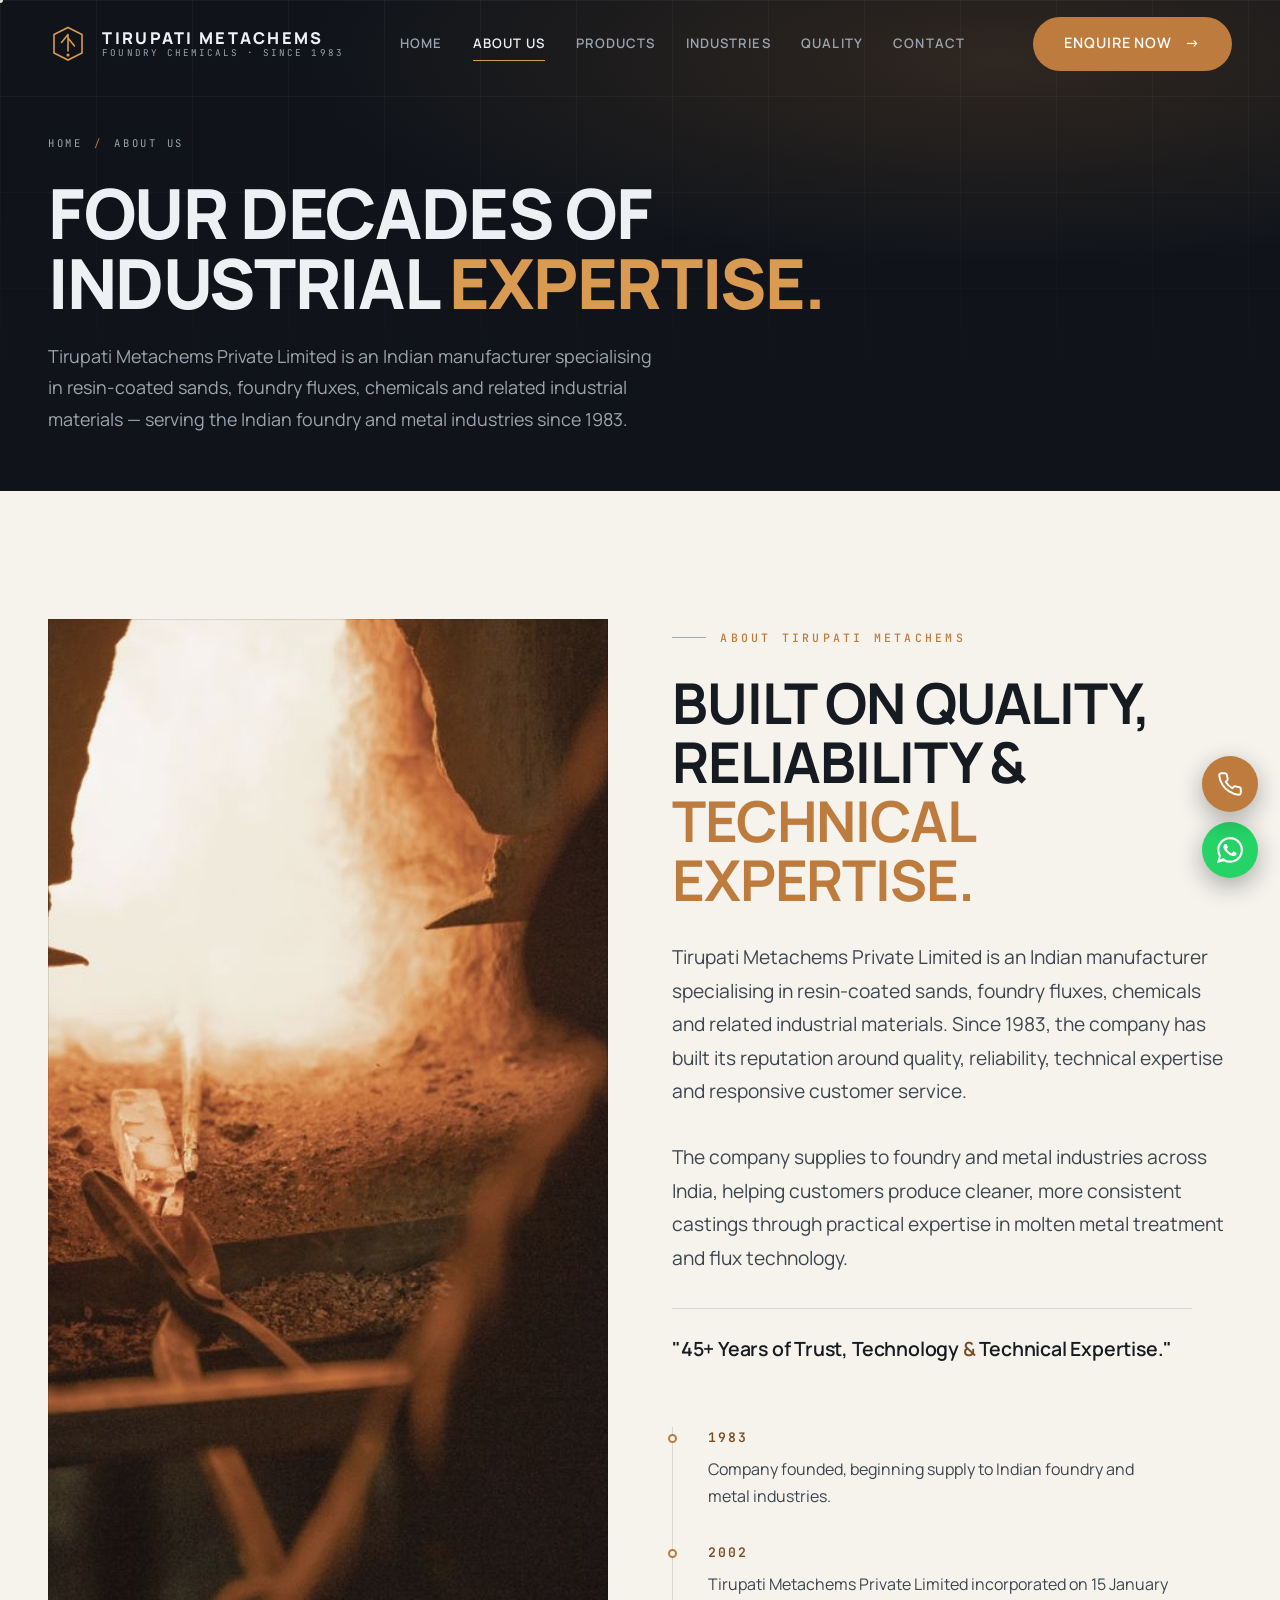
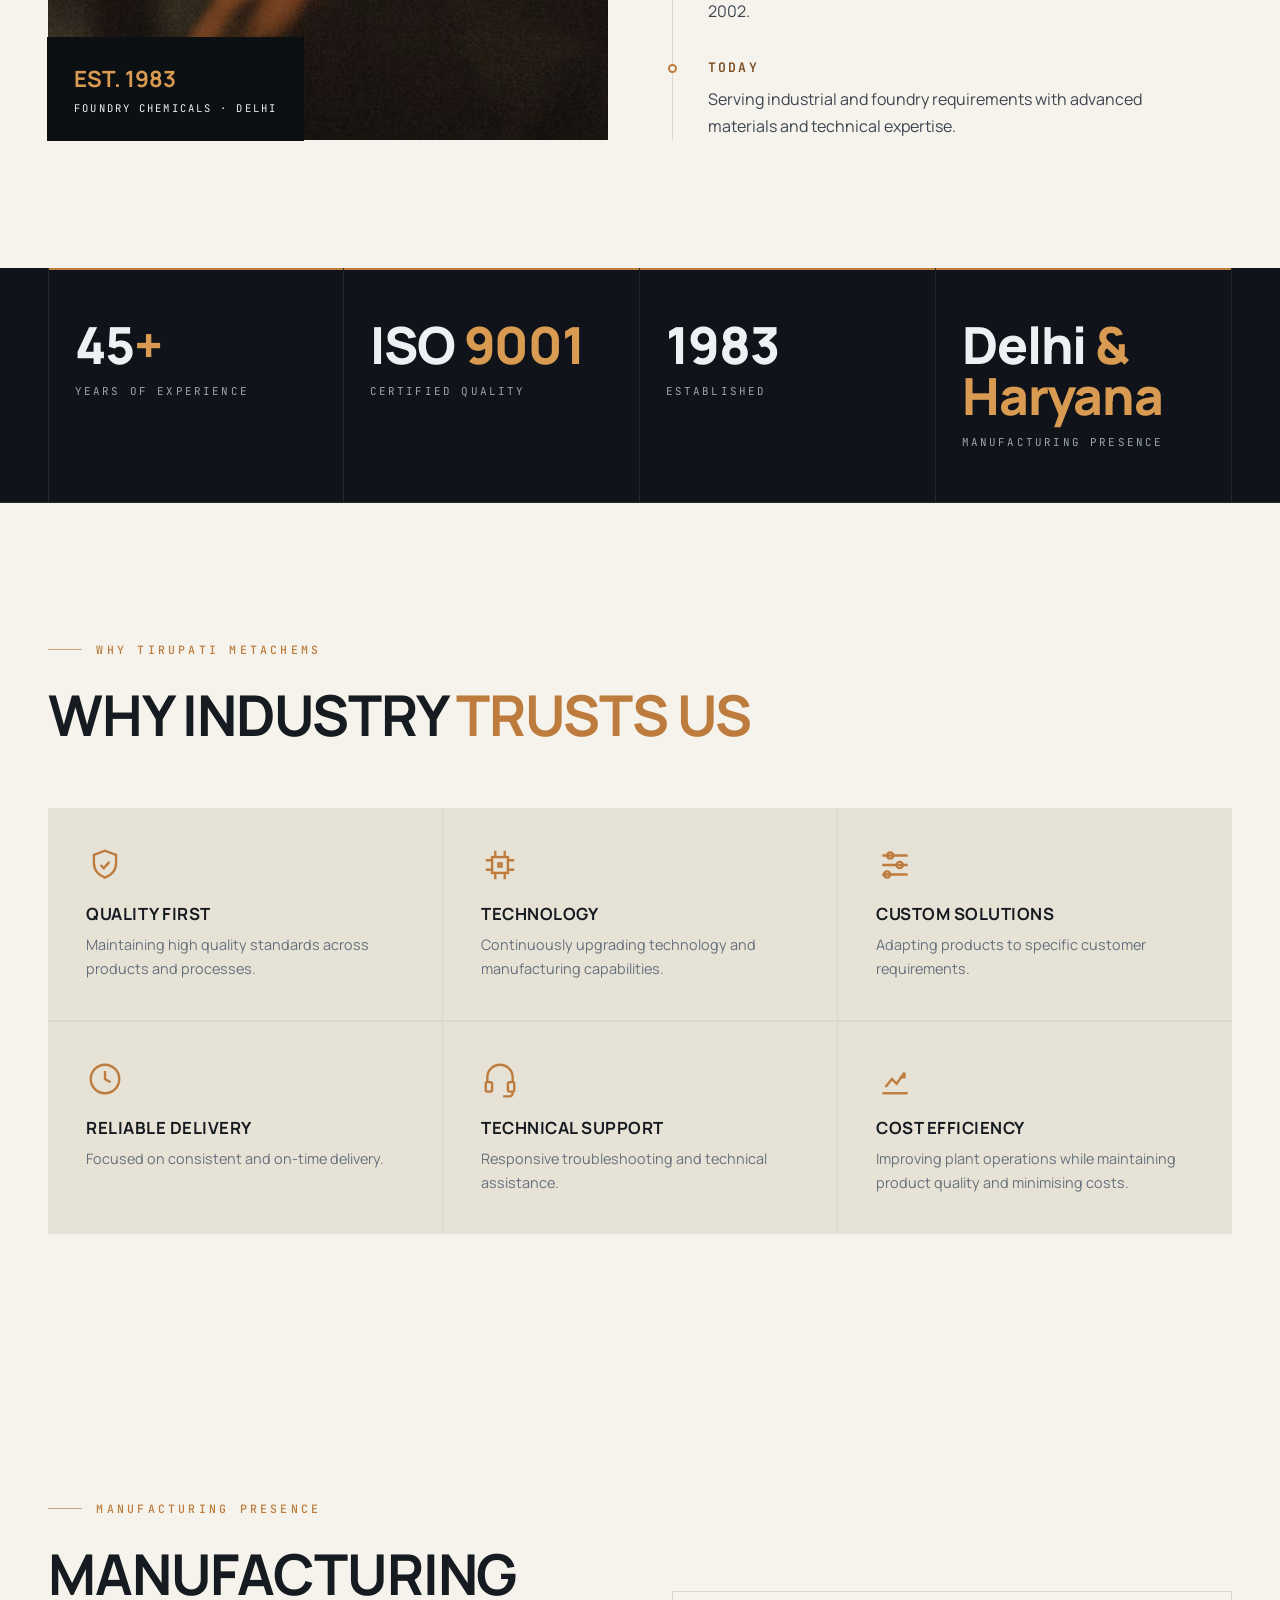
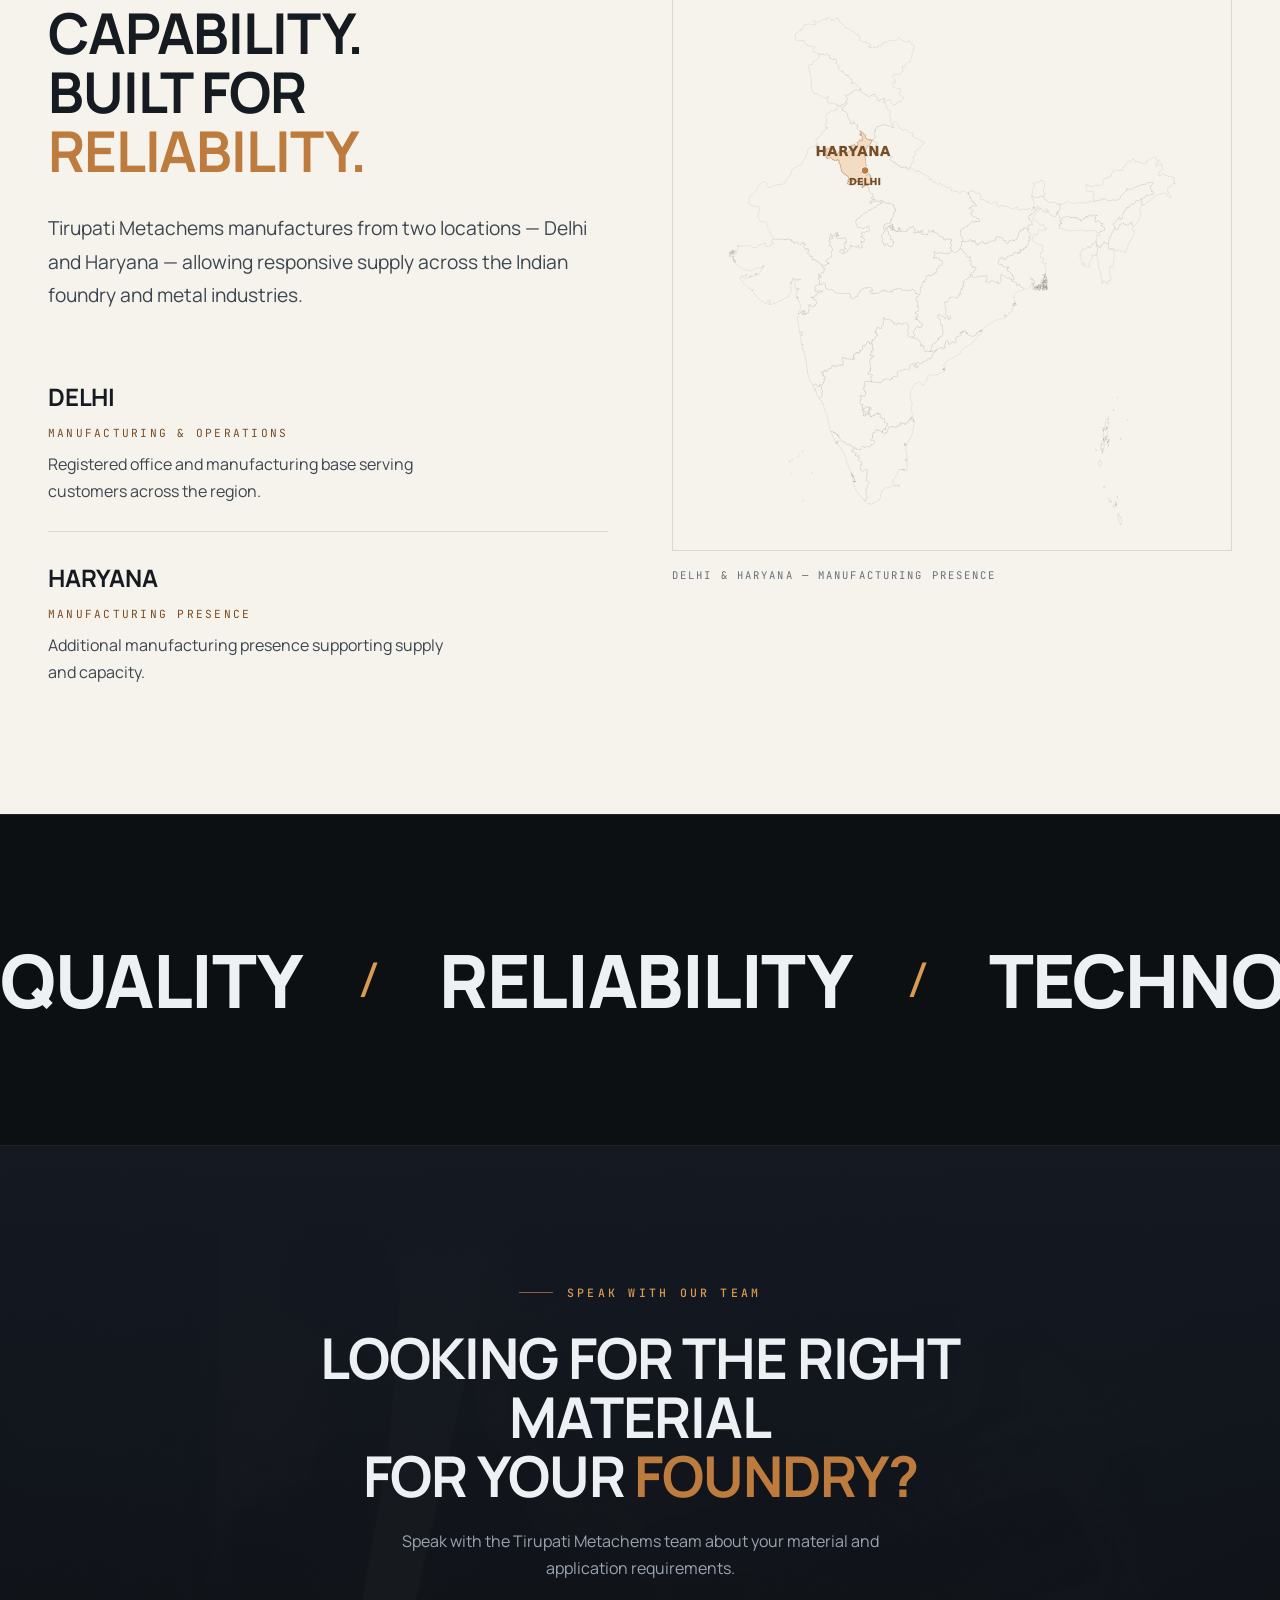
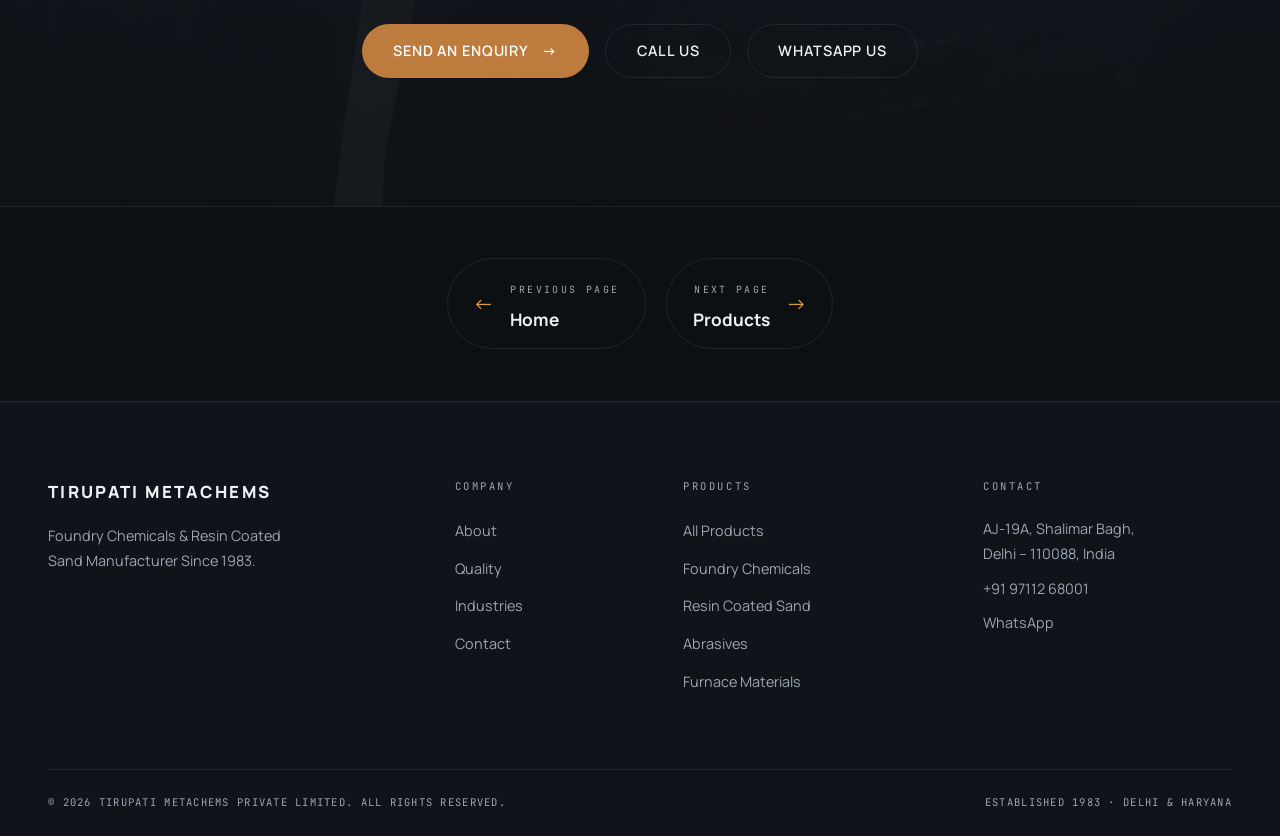
==== about.html @ 44ac06b3 "creating the repo of tirupatimetachem" ====
<!DOCTYPE html>
<html lang="en">
<head>
  <meta charset="UTF-8" />
  <meta name="viewport" content="width=device-width, initial-scale=1.0" />
  <title>About Us — Tirupati Metachems | Foundry Chemicals Since 1983</title>

  <!-- SEO -->
  <meta name="description" content="Learn about Tirupati Metachems Private Limited — an ISO 9001 certified Indian manufacturer of foundry chemicals, foundry fluxes and resin coated sand since 1983, manufacturing from Delhi and Haryana." />
  <meta name="keywords" content="Tirupati Metachems, foundry chemicals manufacturer, about Tirupati Metachems, foundry fluxes Delhi, resin coated sand manufacturer India" />
  <meta name="robots" content="index, follow" />
  <link rel="canonical" href="https://www.tirupatimetachems.in/about.html" />

  <!-- Open Graph -->
  <meta property="og:type" content="website" />
  <meta property="og:title" content="About Us — Tirupati Metachems" />
  <meta property="og:description" content="ISO 9001 certified manufacturer of foundry chemicals, fluxes and resin-coated sands. Four decades of industrial expertise from Delhi and Haryana." />
  <meta property="og:url" content="https://www.tirupatimetachems.in/about.html" />
  <meta property="og:image" content="https://www.tirupatimetachems.in/assets/img/about-forge.jpg" />
  <meta property="og:site_name" content="Tirupatimetachems" />
  <meta name="twitter:card" content="summary_large_image" />
  <meta name="twitter:title" content="About Us — Tirupati Metachems" />
  <meta name="twitter:description" content="ISO 9001 certified manufacturer of foundry chemicals, fluxes and resin-coated sands since 1983." />
  <meta name="twitter:image" content="https://www.tirupatimetachems.in/assets/img/about-forge.jpg" />

  <link rel="icon" href="assets/img/favicon.svg" type="image/svg+xml" />
  <link rel="preconnect" href="https://fonts.googleapis.com" />
  <link rel="preconnect" href="https://fonts.gstatic.com" crossorigin />
  <link href="https://fonts.googleapis.com/css2?family=Manrope:wght@400;500;600;700;800&family=JetBrains+Mono:wght@400;500;600&display=swap" rel="stylesheet" />
  <link rel="stylesheet" href="main.css" />
</head>

<body class="is-dark">

  <!-- ======================= NAVIGATION ======================= -->
  <header class="nav">
    <div class="container nav__inner">
      <a href="index.html" class="nav__brand" aria-label="Tirupati Metachems — home">
        <svg class="nav__mark" viewBox="0 0 40 40" fill="none" aria-hidden="true">
          <path d="M20 3.5 34 10.5V29L20 36 6 29V10.5L20 3.5Z" stroke="currentColor" stroke-width="1.6"/>
          <path d="M20 10.5V27M20 10.5 13.5 18.5M20 14l6.5 8" stroke="currentColor" stroke-width="1.6" stroke-linecap="round"/>
          <circle cx="20" cy="31" r="1.5" fill="currentColor"/>
        </svg>
        <span class="nav__brand-text">
          <span class="nav__brand-name">Tirupati Metachems</span>
          <span class="nav__brand-sub">Foundry Chemicals · Since 1983</span>
        </span>
      </a>

      <nav class="nav__links" aria-label="Primary">
        <a href="index.html">Home</a>
        <a href="about.html" class="is-page-active">About Us</a>
        <a href="products.html">Products</a>
        <a href="industries.html">Industries</a>
        <a href="quality.html">Quality</a>
        <a href="contact.html">Contact</a>
      </nav>

      <a href="contact.html" class="btn btn--accent btn-magnetic nav__cta">Enquire Now <span class="arr">&rarr;</span></a>

      <button class="nav__burger" aria-label="Open menu" aria-expanded="false" aria-controls="mobile-menu">
        <span></span><span></span><span></span>
      </button>
    </div>
  </header>

  <!-- Mobile menu -->
  <div class="mobile-menu" id="mobile-menu" aria-hidden="true">
    <button class="mobile-menu__close" type="button" aria-label="Close menu">&times;</button>
    <a href="index.html">Home</a>
    <a href="about.html" class="is-page-active">About Us</a>
    <a href="products.html">Products</a>
    <a href="industries.html">Industries</a>
    <a href="quality.html">Quality</a>
    <a href="contact.html">Contact</a>
    <a href="contact.html" class="btn btn--accent mobile-menu__cta">Enquire Now <span class="arr">&rarr;</span></a>
    <p class="mobile-menu__meta">AJ-19A Shalimar Bagh, Delhi 110088</p>
  </div>

  <main>

    <!-- ======================= PAGE HERO ======================= -->
    <section class="page-hero" aria-label="About Tirupati Metachems">
      <div class="page-hero__grid"></div>
      <div class="page-hero__glow"></div>
      <div class="container page-hero__content">
        <span class="page-hero__crumb"><a href="index.html">Home</a> <span class="sep">/</span> About Us</span>
        <h1 class="page-hero__title">Four Decades of<br />Industrial <span class="accent">Expertise.</span></h1>
        <p class="page-hero__sub">
          Tirupati Metachems Private Limited is an Indian manufacturer specialising in resin-coated sands, foundry fluxes,
          chemicals and related industrial materials — serving the Indian foundry and metal industries since 1983.
        </p>
      </div>
    </section>

    <!-- ======================= ABOUT ======================= -->
    <section class="section section--paper about" id="about">
      <div class="container grid-2">
        <div class="about__media reveal">
          <img src="assets/img/about-forge.jpg" alt="Inside a metal forging workshop with traditional blacksmithing tools" loading="lazy" />
          <span class="about__media-frame" aria-hidden="true"></span>
          <div class="about__media-badge">
            <strong>Est. 1983</strong>
            Foundry Chemicals · Delhi
          </div>
        </div>

        <div>
          <span class="eyebrow">About Tirupati Metachems</span>
          <h2 class="h2 reveal">Built on Quality,<br />Reliability &amp; <span class="accent">Technical Expertise.</span></h2>
          <p class="lead mt-2 reveal">
            Tirupati Metachems Private Limited is an Indian manufacturer specialising in resin-coated sands, foundry fluxes,
            chemicals and related industrial materials. Since 1983, the company has built its reputation around quality,
            reliability, technical expertise and responsive customer service.
          </p>
          <p class="lead mt-2 reveal">
            The company supplies to foundry and metal industries across India, helping customers produce cleaner, more
            consistent castings through practical expertise in molten metal treatment and flux technology.
          </p>
          <p class="about__quote reveal">"45+ Years of Trust, Technology <span>&amp;</span> Technical Expertise."</p>

          <ol class="timeline">
            <li class="timeline__item reveal">
              <div class="timeline__year">1983</div>
              <p class="timeline__text">Company founded, beginning supply to Indian foundry and metal industries.</p>
            </li>
            <li class="timeline__item reveal" style="--d:.1s">
              <div class="timeline__year">2002</div>
              <p class="timeline__text">Tirupati Metachems Private Limited incorporated on 15 January 2002.</p>
            </li>
            <li class="timeline__item reveal" style="--d:.2s">
              <div class="timeline__year">Today</div>
              <p class="timeline__text">Serving industrial and foundry requirements with advanced materials and technical expertise.</p>
            </li>
          </ol>
        </div>
      </div>
    </section>

    <!-- ======================= TRUST / STATS ======================= -->
    <section class="stats" aria-label="Company statistics">
      <div class="container">
        <div class="stats__grid">
          <div class="stats__item reveal">
            <div class="stats__num"><span data-count="45">0</span><span class="suffix">+</span></div>
            <div class="stats__label">Years of Experience</div>
          </div>
          <div class="stats__item reveal" style="--d:.08s">
            <div class="stats__num">ISO <span class="suffix">9001</span></div>
            <div class="stats__label">Certified Quality</div>
          </div>
          <div class="stats__item reveal" style="--d:.16s">
            <div class="stats__num"><span data-count="1983">0</span></div>
            <div class="stats__label">Established</div>
          </div>
          <div class="stats__item reveal" style="--d:.24s">
            <div class="stats__num">Delhi <span class="suffix">&amp; Haryana</span></div>
            <div class="stats__label">Manufacturing Presence</div>
          </div>
        </div>
      </div>
    </section>

    <!-- ======================= WHY US ======================= -->
    <section class="section section--dark-2 why" id="why">
      <div class="container">
        <span class="eyebrow eyebrow--light">Why Tirupati Metachems</span>
        <h2 class="h2 reveal">Why Industry <span class="accent">Trusts Us</span></h2>

        <div class="why__grid">
          <div class="why__item reveal">
            <svg class="why__icon" viewBox="0 0 24 24" fill="none" stroke="currentColor" stroke-width="1.5" aria-hidden="true">
              <path d="M12 3l7 2.6v5.3c0 4.4-3 7.8-7 9.1-4-1.3-7-4.7-7-9.1V5.6L12 3Z"/><path d="M9.2 12l2 2 3.6-4"/>
            </svg>
            <h3 class="why__title">Quality First</h3>
            <p class="why__desc">Maintaining high quality standards across products and processes.</p>
          </div>
          <div class="why__item reveal" style="--d:.06s">
            <svg class="why__icon" viewBox="0 0 24 24" fill="none" stroke="currentColor" stroke-width="1.5" aria-hidden="true">
              <rect x="7" y="7" width="10" height="10"/><path d="M9 3v4M15 3v4M9 17v4M15 17v4M3 9h4M3 15h4M17 9h4M17 15h4"/><path d="M11 11h2v2h-2Z"/>
            </svg>
            <h3 class="why__title">Technology</h3>
            <p class="why__desc">Continuously upgrading technology and manufacturing capabilities.</p>
          </div>
          <div class="why__item reveal" style="--d:.12s">
            <svg class="why__icon" viewBox="0 0 24 24" fill="none" stroke="currentColor" stroke-width="1.5" aria-hidden="true">
              <path d="M4 6h16M4 12h16M4 18h16"/><circle cx="9" cy="6" r="2"/><circle cx="15" cy="12" r="2"/><circle cx="7" cy="18" r="2"/>
            </svg>
            <h3 class="why__title">Custom Solutions</h3>
            <p class="why__desc">Adapting products to specific customer requirements.</p>
          </div>
          <div class="why__item reveal">
            <svg class="why__icon" viewBox="0 0 24 24" fill="none" stroke="currentColor" stroke-width="1.5" aria-hidden="true">
              <circle cx="12" cy="12" r="9"/><path d="M12 7v5l3.5 2"/>
            </svg>
            <h3 class="why__title">Reliable Delivery</h3>
            <p class="why__desc">Focused on consistent and on-time delivery.</p>
          </div>
          <div class="why__item reveal" style="--d:.06s">
            <svg class="why__icon" viewBox="0 0 24 24" fill="none" stroke="currentColor" stroke-width="1.5" aria-hidden="true">
              <path d="M4 14v-3a8 8 0 0 1 16 0v3"/><rect x="3" y="14" width="4" height="6" rx="1"/><rect x="17" y="14" width="4" height="6" rx="1"/><path d="M20 20v1a2 2 0 0 1-2 2h-4"/>
            </svg>
            <h3 class="why__title">Technical Support</h3>
            <p class="why__desc">Responsive troubleshooting and technical assistance.</p>
          </div>
          <div class="why__item reveal" style="--d:.12s">
            <svg class="why__icon" viewBox="0 0 24 24" fill="none" stroke="currentColor" stroke-width="1.5" aria-hidden="true">
              <path d="M4 21h16"/><path d="M6 17l4-5 3 3 5-7"/><path d="M18 8v3h-3"/>
            </svg>
            <h3 class="why__title">Cost Efficiency</h3>
            <p class="why__desc">Improving plant operations while maintaining product quality and minimising costs.</p>
          </div>
        </div>
      </div>
    </section>

    <!-- ======================= MANUFACTURING PRESENCE ======================= -->
    <section class="section section--paper manufacturing" id="manufacturing">
      <div class="container grid-2">
        <div>
          <span class="eyebrow">Manufacturing Presence</span>
          <h2 class="h2 reveal">Manufacturing Capability.<br />Built for <span class="accent">Reliability.</span></h2>
          <p class="lead mt-2 reveal">
            Tirupati Metachems manufactures from two locations — Delhi and Haryana — allowing responsive supply across
            the Indian foundry and metal industries.
          </p>

          <div class="manufacturing__plants mt-4">
            <div class="plant reveal">
              <div class="plant__name">Delhi</div>
              <div class="plant__role">Manufacturing &amp; Operations</div>
              <p class="plant__desc">Registered office and manufacturing base serving customers across the region.</p>
            </div>
            <div class="plant reveal" style="--d:.1s">
              <div class="plant__name">Haryana</div>
              <div class="plant__role">Manufacturing Presence</div>
              <p class="plant__desc">Additional manufacturing presence supporting supply and capacity.</p>
            </div>
          </div>
        </div>

        <div class="manufacturing__map reveal">
          <img src="assets/img/india-map.svg" alt="Map of India highlighting Delhi and Haryana manufacturing locations" loading="lazy" />
          <p class="manufacturing__map-note">Delhi &amp; Haryana — manufacturing presence</p>
        </div>
      </div>
    </section>

    <!-- ======================= VALUES MARQUEE ======================= -->
    <section class="values" aria-label="Company values">
      <div class="values__track">
        <div class="values__word">Quality <em>/</em> Reliability <em>/</em> Technology <em>/</em> Customer Focus <em>/</em> Innovation <em>/</em> Service <em>/</em></div>
        <div class="values__word" aria-hidden="true">Quality <em>/</em> Reliability <em>/</em> Technology <em>/</em> Customer Focus <em>/</em> Innovation <em>/</em> Service <em>/</em></div>
      </div>
    </section>

    <!-- ======================= FINAL CTA ======================= -->
    <section class="section final-cta" id="cta">
      <div class="final-cta__media"><img src="assets/img/ind-ladle.jpg" alt="" aria-hidden="true" loading="lazy" /></div>
      <div class="final-cta__scrim"></div>
      <div class="container final-cta__content">
        <span class="eyebrow eyebrow--light" style="justify-content:center">Speak With Our Team</span>
        <h2 class="h2 reveal">Looking for the Right Material<br />for Your <span class="accent">Foundry?</span></h2>
        <p class="reveal">Speak with the Tirupati Metachems team about your material and application requirements.</p>
        <div class="final-cta__ctas reveal">
          <a href="contact.html" class="btn btn--accent btn-magnetic">Send an Enquiry <span class="arr">&rarr;</span></a>
          <a href="tel:+919711268001" class="btn btn--outline-light btn-magnetic">Call Us</a>
          <a href="https://wa.me/919711268001?text=Enquiry%20for%20Tirupati%20Metachems%20materials" target="_blank" rel="noopener" class="btn btn--outline-light btn-magnetic">WhatsApp Us</a>
        </div>
      </div>
    </section>

  </main>

  <!-- ======================= PAGE NAVIGATION ======================= -->
  <nav class="page-nav" aria-label="Page navigation">
    <div class="container page-nav__inner">
      <a href="index.html" class="page-nav__link page-nav__link--prev">
        <span class="page-nav__arr" aria-hidden="true">&larr;</span>
        <span><span class="page-nav__k">Previous page</span><span class="page-nav__t">Home</span></span>
      </a>
      <a href="products.html" class="page-nav__link page-nav__link--next">
        <span class="page-nav__arr" aria-hidden="true">&rarr;</span>
        <span><span class="page-nav__k">Next page</span><span class="page-nav__t">Products</span></span>
      </a>
    </div>
  </nav>

  <!-- ======================= FOOTER ======================= -->
  <footer class="footer">
    <div class="container">
      <div class="footer__grid">
        <div>
          <div class="footer__brand-name">Tirupati Metachems</div>
          <p class="footer__brand-tag">Foundry Chemicals &amp; Resin Coated Sand Manufacturer Since 1983.</p>
        </div>
        <div>
          <div class="footer__h">Company</div>
          <ul class="footer__links">
            <li><a href="about.html">About</a></li>
            <li><a href="quality.html">Quality</a></li>
            <li><a href="industries.html">Industries</a></li>
            <li><a href="contact.html">Contact</a></li>
          </ul>
        </div>
        <div>
          <div class="footer__h">Products</div>
          <ul class="footer__links">
            <li><a href="products.html">All Products</a></li>
            <li><a href="products.html" class="js-open-catalog" data-cat="chemicals">Foundry Chemicals</a></li>
            <li><a href="products.html" class="js-open-catalog" data-cat="rcs">Resin Coated Sand</a></li>
            <li><a href="products.html" class="js-open-catalog" data-cat="abrasives">Abrasives</a></li>
            <li><a href="products.html" class="js-open-catalog" data-cat="furnace">Furnace Materials</a></li>
          </ul>
        </div>
        <div>
          <div class="footer__h">Contact</div>
          <ul class="footer__contact">
            <li>AJ-19A, Shalimar Bagh,<br />Delhi – 110088, India</li>
            <li><a href="tel:+919711268001">+91 97112 68001</a></li>
            <li><a href="https://wa.me/919711268001?text=Enquiry%20for%20Tirupati%20Metachems%20materials" target="_blank" rel="noopener">WhatsApp</a></li>
          </ul>
        </div>
      </div>
      <div class="footer__bottom">
        <span>&copy; <span id="year">2026</span> Tirupati Metachems Private Limited. All Rights Reserved.</span>
        <span>Established 1983 · Delhi &amp; Haryana</span>
      </div>
    </div>
  </footer>

  <!-- ======================= FLOATING ACTION BUTTONS ======================= -->
  <div class="fab fab--whatsapp">
    <a href="https://wa.me/919711268001?text=Enquiry%20for%20Tirupati%20Metachems%20materials" target="_blank" rel="noopener" data-label="WhatsApp" aria-label="Chat with Tirupati Metachems on WhatsApp">
      <svg viewBox="0 0 24 24" fill="currentColor" aria-hidden="true">
        <path d="M.057 24l1.687-6.163a11.867 11.867 0 0 1-1.587-5.946C.16 5.335 5.495 0 12.05 0a11.82 11.82 0 0 1 8.413 3.488 11.82 11.82 0 0 1 3.48 8.414c-.003 6.557-5.338 11.892-11.893 11.892a11.9 11.9 0 0 1-5.688-1.448L.057 24zm6.597-3.807c1.676.995 3.276 1.591 5.392 1.592 5.448 0 9.886-4.434 9.889-9.885.002-5.462-4.415-9.89-9.881-9.892-5.452 0-9.887 4.434-9.889 9.884a9.86 9.86 0 0 0 1.51 5.26l-.999 3.648 3.978-1.607zm11.387-5.464c-.074-.124-.272-.198-.57-.347-.297-.149-1.758-.868-2.031-.967-.272-.099-.47-.149-.669.149-.198.297-.768.967-.941 1.165-.173.198-.347.223-.644.074-.297-.149-1.255-.462-2.39-1.475-.883-.788-1.48-1.761-1.653-2.059-.173-.297-.018-.458.13-.606.134-.133.297-.347.446-.521.151-.172.2-.296.3-.495.099-.198.05-.372-.025-.521-.075-.148-.669-1.611-.916-2.206-.242-.579-.487-.501-.669-.51l-.57-.01c-.198 0-.52.074-.792.372s-1.04 1.016-1.04 2.479 1.065 2.876 1.213 3.074c.149.198 2.095 3.2 5.076 4.487.709.306 1.263.489 1.694.626.712.226 1.36.194 1.872.118.571-.085 1.758-.719 2.006-1.413.248-.695.248-1.29.173-1.414z"/>
      </svg>
    </a>
  </div>
  <div class="fab fab--call">
    <a href="tel:+919711268001" data-label="Call Us" aria-label="Call Tirupati Metachems">
      <svg viewBox="0 0 24 24" fill="none" stroke="currentColor" stroke-width="1.8" stroke-linecap="round" stroke-linejoin="round" aria-hidden="true">
        <path d="M22 16.92v3a2 2 0 0 1-2.18 2 19.79 19.79 0 0 1-8.63-3.07 19.5 19.5 0 0 1-6-6 19.79 19.79 0 0 1-3.07-8.67A2 2 0 0 1 4.11 2h3a2 2 0 0 1 2 1.72c.127.96.361 1.903.7 2.81a2 2 0 0 1-.45 2.11L8.09 9.91a16 16 0 0 0 6 6l1.27-1.27a2 2 0 0 1 2.11-.45c.907.339 1.85.573 2.81.7A2 2 0 0 1 22 16.92z"/>
      </svg>
    </a>
  </div>

  <!-- ======================= PRODUCT MODAL ======================= -->
  <div class="modal" role="dialog" aria-modal="true" aria-label="Product information">
    <div class="modal__backdrop"></div>
    <div class="modal__panel">
      <button class="modal__close" aria-label="Close">&times;</button>
      <div class="modal__body"></div>
    </div>
  </div>

  <script src="main.js"></script>
</body>
</html>
---- main.css ----
/* ==========================================================================
   TIRUPATI METACHEMS — Single-page industrial website
   Design system: graphite / warm paper / steel / copper
   ========================================================================== */

/* 1. TOKENS --------------------------------------------------------------- */
:root {
  --ink: #0d1013;
  --ink-900: #10141a;
  --ink-800: #141922;
  --ink-700: #1b222c;
  --ink-600: #242d39;
  --paper: #f5f3ec;
  --paper-2: #eeece2;
  --paper-3: #e6e2d6;
  --steel-100: #e8ecf0;
  --steel-200: #cbd4dc;
  --steel-300: #9aa6b2;
  --steel-400: #6b7684;
  --steel-500: #46505c;
  --copper: #bd7c3e;
  --copper-bright: #d99a52;
  --copper-ink: #7a4c22;
  --line-dark: rgba(233, 236, 239, 0.09);
  --line-light: rgba(13, 16, 19, 0.12);
  --text-dark: #161b21;
  --text-dark-mid: #3d4650;
  --text-dark-mut: #66707c;
  --text-light: #eef1f4;
  --text-light-mut: #9aa5b1;

  --font-sans: "Manrope", -apple-system, BlinkMacSystemFont, "Segoe UI", Helvetica, Arial, sans-serif;
  --font-mono: "JetBrains Mono", ui-monospace, SFMono-Regular, Menlo, Consolas, monospace;

  --container: 1320px;
  --gutter: clamp(1.25rem, 4vw, 3rem);
  --nav-h: 88px;
  --nav-h-scrolled: 68px;
  --radius: 3px;
  --ease: cubic-bezier(0.22, 1, 0.36, 1);
}

/* 2. RESET ----------------------------------------------------------------- */
*, *::before, *::after { box-sizing: border-box; margin: 0; padding: 0; }

html {
  scroll-behavior: smooth;
  -webkit-text-size-adjust: 100%;
  scroll-padding-top: calc(var(--nav-h) + 8px);
}

html:focus-within { scroll-behavior: smooth; }

body {
  font-family: var(--font-sans);
  font-size: 1rem;
  line-height: 1.7;
  color: var(--text-dark);
  background: var(--ink);
  -webkit-font-smoothing: antialiased;
  text-rendering: optimizeLegibility;
  overflow-x: hidden;
}

body.is-dark { background: var(--ink); }
body.is-light { background: var(--paper); }

img, picture, svg, video { display: block; max-width: 100%; height: auto; }
input, button, textarea, select { font: inherit; color: inherit; }
button { background: none; border: 0; cursor: pointer; }
a { color: inherit; text-decoration: none; }
ul, ol { list-style: none; }

::selection { background: var(--copper); color: #fff; }

h1, h2, h3, h4 { font-weight: 700; line-height: 1.08; letter-spacing: -0.015em; }

/* Scrollbar */
::-webkit-scrollbar { width: 10px; height: 10px; }
::-webkit-scrollbar-track { background: var(--ink-900); }
::-webkit-scrollbar-thumb { background: #333c47; border-radius: 0; }
::-webkit-scrollbar-thumb:hover { background: var(--copper); }

/* 3. UTILITIES -------------------------------------------------------------- */
.container {
  width: 100%;
  max-width: var(--container);
  margin-inline: auto;
  padding-inline: var(--gutter);
}

.section { position: relative; padding-block: clamp(5rem, 10vw, 8.5rem); }

.section--dark { background: var(--ink); color: var(--text-light); }
.section--dark-2 { background: var(--ink-800); color: var(--text-light); }
.section--paper { background: var(--paper); color: var(--text-dark); }

.grid-2 { display: grid; grid-template-columns: repeat(2, 1fr); gap: clamp(2rem, 5vw, 5rem); align-items: center; }
.grid-3 { display: grid; grid-template-columns: repeat(3, 1fr); gap: clamp(1.5rem, 3vw, 2.5rem); }
.grid-4 { display: grid; grid-template-columns: repeat(4, 1fr); gap: clamp(1.5rem, 3vw, 2.5rem); }

/* Eyebrow label */
.eyebrow {
  display: inline-flex;
  align-items: center;
  gap: 0.9rem;
  font-family: var(--font-mono);
  font-size: 0.72rem;
  font-weight: 500;
  letter-spacing: 0.28em;
  text-transform: uppercase;
  color: var(--copper);
  margin-bottom: 1.6rem;
}
.eyebrow::before {
  content: "";
  width: 34px;
  height: 1px;
  background: var(--copper);
  opacity: 0.7;
}
.eyebrow--light { color: var(--copper-bright); }

/* Section headings */
.h2 {
  font-size: clamp(2rem, 4.4vw, 3.55rem);
  font-weight: 700;
  letter-spacing: -0.02em;
  line-height: 1.05;
  text-transform: uppercase;
}
.h2 .accent { color: var(--copper); }

.lead {
  font-size: clamp(1.05rem, 1.5vw, 1.25rem);
  line-height: 1.75;
  color: var(--text-dark-mid);
  max-width: 58ch;
}
.section--dark .lead { color: var(--text-light-mut); }

.mt-1 { margin-top: 1rem; }
.mt-2 { margin-top: 2rem; }
.mt-3 { margin-top: 3rem; }
.mt-4 { margin-top: 4rem; }

/* Buttons */
.btn {
  --btn-h: 54px;
  display: inline-flex;
  align-items: center;
  gap: 0.8rem;
  height: var(--btn-h);
  padding: 0 1.9rem;
  font-size: 0.9rem;
  font-weight: 600;
  letter-spacing: 0.06em;
  text-transform: uppercase;
  border-radius: 999px;
  border: 1px solid transparent;
  transition: background 0.35s var(--ease), color 0.35s var(--ease), border-color 0.35s var(--ease), transform 0.35s var(--ease);
  white-space: nowrap;
}
.btn .arr { transition: transform 0.35s var(--ease); display: inline-block; }
.btn:hover .arr { transform: translateX(5px); }
.btn:focus-visible { outline: 2px solid var(--copper); outline-offset: 3px; }

.btn--accent { background: var(--copper); color: #fff; }
.btn--accent:hover { background: var(--copper-bright); }

.btn--dark { background: var(--ink); color: var(--text-light); border-color: var(--line-dark); }
.btn--dark:hover { border-color: var(--copper); color: var(--copper-bright); }

.btn--outline-dark { border-color: var(--line-light); color: var(--text-dark); }
.btn--outline-dark:hover { border-color: var(--ink); background: var(--ink); color: var(--text-light); }

.btn--outline-light { border-color: var(--line-dark); color: var(--text-light); }
.btn--outline-light:hover { border-color: var(--copper-bright); color: var(--copper-bright); }

/* 4. TEXTURES & DECOR ------------------------------------------------------ */
.tech-grid {
  background-image:
    linear-gradient(var(--line-dark) 1px, transparent 1px),
    linear-gradient(90deg, var(--line-dark) 1px, transparent 1px);
  background-size: 80px 80px;
}
.tech-grid--light {
  background-image:
    linear-gradient(var(--line-light) 1px, transparent 1px),
    linear-gradient(90deg, var(--line-light) 1px, transparent 1px);
}
.hatch {
  background-image: repeating-linear-gradient(-45deg, var(--line-dark) 0 1px, transparent 1px 9px);
}

/* fine top border line under navbar */
.section-border-top { border-top: 1px solid var(--line-dark); }

/* 5. NAVIGATION ------------------------------------------------------------ */
.nav {
  position: fixed;
  inset: 0 0 auto 0;
  z-index: 100;
  height: var(--nav-h);
  display: flex;
  align-items: center;
  color: var(--text-light);
  transition: height 0.4s var(--ease), background 0.4s var(--ease), box-shadow 0.4s var(--ease), border-color 0.4s var(--ease);
  border-bottom: 1px solid transparent;
}
.nav.is-scrolled {
  height: var(--nav-h-scrolled);
  background: rgba(13, 16, 19, 0.86);
  backdrop-filter: blur(14px);
  -webkit-backdrop-filter: blur(14px);
  border-bottom-color: var(--line-dark);
}
.nav__inner {
  display: flex;
  align-items: center;
  justify-content: space-between;
  width: 100%;
}

.nav__brand {
  display: flex;
  align-items: center;
  gap: 0.9rem;
  z-index: 102;
}
.nav__mark {
  width: 40px;
  height: 40px;
  color: var(--copper-bright);
  flex: none;
}
.nav__brand-text { display: flex; flex-direction: column; line-height: 1.15; }
.nav__brand-name {
  font-size: 1.02rem;
  font-weight: 800;
  letter-spacing: 0.14em;
  text-transform: uppercase;
}
.nav__brand-sub {
  font-family: var(--font-mono);
  font-size: 0.58rem;
  letter-spacing: 0.22em;
  text-transform: uppercase;
  color: var(--text-light-mut);
  white-space: nowrap;
}

.nav__links {
  display: flex;
  align-items: center;
  gap: clamp(1.2rem, 2.4vw, 2.4rem);
}
.nav__links a {
  position: relative;
  font-size: 0.82rem;
  font-weight: 600;
  letter-spacing: 0.08em;
  text-transform: uppercase;
  color: var(--text-light-mut);
  padding-block: 6px;
  transition: color 0.3s var(--ease);
}
.nav__links a::after {
  content: "";
  position: absolute;
  left: 0;
  bottom: 0;
  width: 0;
  height: 1px;
  background: var(--copper-bright);
  transition: width 0.35s var(--ease);
}
.nav__links a:hover, .nav__links a.is-active, .nav__links a.is-page-active { color: var(--text-light); }
.nav__links a:hover::after, .nav__links a.is-active::after, .nav__links a.is-page-active::after { width: 100%; }

.nav__cta { margin-left: 0.75rem; }

.nav__burger {
  display: none;
  width: 46px;
  height: 46px;
  position: relative;
  z-index: 102;
  border: 1px solid var(--line-dark);
  border-radius: var(--radius);
}
.nav__burger span {
  position: absolute;
  left: 50%;
  top: 50%;
  width: 20px;
  height: 1.6px;
  background: var(--text-light);
  transform: translate(-50%, -50%);
  transition: transform 0.35s var(--ease), opacity 0.25s var(--ease);
}
.nav__burger span:nth-child(1) { transform: translate(-50%, calc(-50% - 5px)); }
.nav__burger span:nth-child(3) { transform: translate(-50%, calc(-50% + 5px)); }
.nav.is-open .nav__burger span:nth-child(1) { transform: translate(-50%, -50%) rotate(45deg); }
.nav.is-open .nav__burger span:nth-child(2) { opacity: 0; }
.nav.is-open .nav__burger span:nth-child(3) { transform: translate(-50%, -50%) rotate(-45deg); }

/* Mobile menu overlay */
.mobile-menu {
  position: fixed;
  inset: 0;
  z-index: 101;
  background: var(--ink-900);
  display: flex;
  flex-direction: column;
  justify-content: center;
  padding: 6rem var(--gutter) 3rem;
  opacity: 0;
  visibility: hidden;
  overflow-y: auto;
  -webkit-overflow-scrolling: touch;
  transition: opacity 0.45s var(--ease), visibility 0.45s;
}
.mobile-menu.is-open { opacity: 1; visibility: visible; }
@supports (justify-content: safe center) {
  .mobile-menu { justify-content: safe center; }
}
.mobile-menu__close {
  position: fixed;
  top: 1.1rem;
  right: var(--gutter);
  width: 46px;
  height: 46px;
  display: grid;
  place-items: center;
  z-index: 2;
  border: 1px solid var(--line-dark);
  border-radius: var(--radius);
  background: var(--ink);
  color: var(--text-light);
  font-size: 1.7rem;
  line-height: 1;
  opacity: 0;
  visibility: hidden;
  transition: opacity 0.3s, visibility 0.3s, border-color 0.3s, color 0.3s;
}
.mobile-menu.is-open .mobile-menu__close { opacity: 1; visibility: visible; }
.mobile-menu__close:hover { border-color: var(--copper-bright); color: var(--copper-bright); }
.mobile-menu a {
  display: block;
  font-size: clamp(1.7rem, 6vw, 2.6rem);
  font-weight: 700;
  text-transform: uppercase;
  letter-spacing: -0.01em;
  color: var(--text-light);
  padding: 0.55rem 0;
  border-bottom: 1px solid var(--line-dark);
  opacity: 0;
  transform: translateY(18px);
  transition: opacity 0.5s var(--ease), transform 0.5s var(--ease), color 0.3s;
}
.mobile-menu.is-open a { opacity: 1; transform: none; }
.mobile-menu a:hover { color: var(--copper-bright); }
.mobile-menu a.is-page-active { color: var(--copper-bright); }
.mobile-menu .mobile-menu__cta {
  margin-top: 2rem;
  border: 0;
}
.mobile-menu__meta {
  margin-top: 2rem;
  font-family: var(--font-mono);
  font-size: 0.7rem;
  letter-spacing: 0.18em;
  text-transform: uppercase;
  color: var(--text-light-mut);
}
@media (max-height: 640px) {
  .mobile-menu { justify-content: flex-start; padding-top: 5rem; }
  .mobile-menu a { font-size: 1.45rem; padding: 0.35rem 0; }
  .mobile-menu__cta { margin-top: 1.25rem; }
}

/* 6. HERO ------------------------------------------------------------------ */
.hero {
  position: relative;
  min-height: 100svh;
  display: flex;
  align-items: center;
  color: var(--text-light);
  overflow: hidden;
  background: var(--ink);
}
.hero__media {
  position: absolute;
  inset: -12% 0;
  z-index: 0;
  will-change: transform;
}
.hero__media img {
  width: 100%;
  height: 100%;
  object-fit: cover;
  will-change: transform;
}
.hero__scrim {
  position: absolute;
  inset: 0;
  background:
    linear-gradient(180deg, rgba(13, 16, 19, 0.62) 0%, rgba(13, 16, 19, 0.32) 34%, rgba(13, 16, 19, 0.55) 62%, var(--ink) 100%),
    radial-gradient(120% 90% at 75% 10%, rgba(189, 124, 62, 0.16) 0%, transparent 55%);
}
.hero__grid {
  position: absolute;
  inset: 0;
  background-image:
    linear-gradient(var(--line-dark) 1px, transparent 1px),
    linear-gradient(90deg, var(--line-dark) 1px, transparent 1px);
  background-size: 96px 96px;
  mask-image: linear-gradient(to bottom, rgba(0,0,0,0.6), transparent 75%);
  -webkit-mask-image: linear-gradient(to bottom, rgba(0,0,0,0.6), transparent 75%);
}
.hero__content {
  position: relative;
  z-index: 2;
  padding-top: var(--nav-h);
  padding-bottom: 6.5rem;
  width: 100%;
}
.hero__eyebrow {
  display: inline-flex;
  align-items: center;
  gap: 0.9rem;
  font-family: var(--font-mono);
  font-size: 0.75rem;
  letter-spacing: 0.26em;
  text-transform: uppercase;
  color: var(--copper-bright);
}
.hero__eyebrow::before { content: ""; width: 46px; height: 1px; background: var(--copper); }

.hero__title {
  margin-top: 1.6rem;
  font-size: clamp(2.7rem, 7.2vw, 6.4rem);
  font-weight: 800;
  line-height: 0.98;
  letter-spacing: -0.025em;
  text-transform: uppercase;
  max-width: 16ch;
}
.hero__title .line { display: block; overflow: hidden; }
.hero__title .line > span { display: inline-block; transform: translateY(110%); transition: transform 1s var(--ease); }
.hero__title .accent {
  color: var(--copper-bright);
}
.hero__title .line.is-visible > span { transform: none; }

.hero__sub {
  margin-top: 1.8rem;
  max-width: 52ch;
  font-size: clamp(1rem, 1.5vw, 1.18rem);
  line-height: 1.75;
  color: var(--text-light-mut);
}

.hero__ctas {
  display: flex;
  flex-wrap: wrap;
  gap: 1rem;
  margin-top: 2.6rem;
}

.hero__scroll {
  position: absolute;
  bottom: 0;
  left: 50%;
  transform: translateX(-50%);
  z-index: 2;
  display: flex;
  flex-direction: column;
  align-items: center;
  gap: 0.7rem;
  padding-bottom: 1.6rem;
  font-family: var(--font-mono);
  font-size: 0.62rem;
  letter-spacing: 0.32em;
  text-transform: uppercase;
  color: var(--text-light-mut);
  writing-mode: horizontal-tb;
}
.hero__scroll::after {
  content: "";
  width: 1px;
  height: 52px;
  background: linear-gradient(to bottom, var(--copper), transparent);
  animation: scrollPulse 2.2s var(--ease) infinite;
}
@keyframes scrollPulse {
  0% { transform: scaleY(0); transform-origin: top; }
  55% { transform: scaleY(1); transform-origin: top; }
  100% { transform: scaleY(0); transform-origin: bottom; }
}

/* 6b. PAGE HERO (sub-pages) ------------------------------------------------- */
.page-hero {
  position: relative;
  min-height: 44vh;
  display: flex;
  align-items: center;
  color: var(--text-light);
  overflow: hidden;
  background: var(--ink-900);
}
.page-hero__grid {
  position: absolute;
  inset: 0;
  background-image:
    linear-gradient(var(--line-dark) 1px, transparent 1px),
    linear-gradient(90deg, var(--line-dark) 1px, transparent 1px);
  background-size: 96px 96px;
  mask-image: linear-gradient(to bottom, rgba(0,0,0,0.55), transparent 85%);
  -webkit-mask-image: linear-gradient(to bottom, rgba(0,0,0,0.55), transparent 85%);
}
.page-hero__glow {
  position: absolute;
  inset: 0;
  background: radial-gradient(90% 70% at 78% 12%, rgba(189, 124, 62, 0.18) 0%, transparent 60%);
}
.page-hero__content {
  position: relative;
  z-index: 2;
  width: 100%;
  padding-top: calc(var(--nav-h) + 2.5rem);
  padding-bottom: 3.5rem;
}
.page-hero__crumb {
  display: inline-flex;
  align-items: center;
  gap: 0.7rem;
  font-family: var(--font-mono);
  font-size: 0.66rem;
  letter-spacing: 0.26em;
  text-transform: uppercase;
  color: var(--text-light-mut);
}
.page-hero__crumb a { color: var(--text-light-mut); transition: color 0.3s; }
.page-hero__crumb a:hover { color: var(--copper-bright); }
.page-hero__crumb .sep { color: var(--copper); }
.page-hero__title {
  margin-top: 1.4rem;
  font-size: clamp(2.2rem, 5.4vw, 4.4rem);
  font-weight: 800;
  line-height: 1.02;
  letter-spacing: -0.02em;
  text-transform: uppercase;
  max-width: 18ch;
}
.page-hero__title .accent { color: var(--copper-bright); }
.page-hero__sub {
  margin-top: 1.4rem;
  max-width: 56ch;
  font-size: clamp(1rem, 1.4vw, 1.12rem);
  line-height: 1.75;
  color: var(--text-light-mut);
}

/* 7. STATS STRIP ----------------------------------------------------------- */
.stats {
  background: var(--ink-900);
  color: var(--text-light);
  border-bottom: 1px solid var(--line-dark);
}
.stats__grid {
  display: grid;
  grid-template-columns: repeat(4, 1fr);
}
.stats__item {
  padding: clamp(2.2rem, 4vw, 3.4rem) clamp(1.2rem, 2vw, 2rem);
  border-right: 1px solid var(--line-dark);
  position: relative;
}
.stats__item:first-child { border-left: 1px solid var(--line-dark); }
.stats__num {
  font-size: clamp(2.2rem, 4vw, 3.4rem);
  font-weight: 800;
  letter-spacing: -0.02em;
  line-height: 1;
  color: var(--text-light);
}
.stats__num .suffix { color: var(--copper-bright); }
.stats__label {
  margin-top: 0.7rem;
  font-family: var(--font-mono);
  font-size: 0.68rem;
  letter-spacing: 0.2em;
  text-transform: uppercase;
  color: var(--text-light-mut);
}
.stats__item::after {
  content: "";
  position: absolute;
  top: 0;
  left: 0;
  width: 100%;
  height: 2px;
  background: var(--copper);
  transform: scaleX(0);
  transform-origin: left;
  transition: transform 1s var(--ease) 0.3s;
}
.stats__item.is-visible::after { transform: scaleX(1); }

/* 7b. HOME HUB (page explorer) ------------------------------------------------- */
.hub { background: var(--paper); color: var(--text-dark); }
.hub__grid {
  margin-top: clamp(2.5rem, 5vw, 4rem);
  display: grid;
  grid-template-columns: repeat(2, 1fr);
  gap: clamp(1rem, 2vw, 1.5rem);
}
.hub__card {
  display: block;
  padding: clamp(1.8rem, 3vw, 2.6rem);
  border: 1px solid var(--line-light);
  background: var(--paper-2);
  transition: border-color 0.35s var(--ease), background 0.35s var(--ease);
}
.hub__card:hover { border-color: var(--copper); background: var(--paper-3); }
.hub__card-top { display: flex; justify-content: space-between; align-items: center; }
.hub__card-num { font-family: var(--font-mono); font-size: 0.8rem; letter-spacing: 0.2em; color: var(--text-dark-mut); }
.hub__card-arr { color: var(--copper); font-size: 1.4rem; transition: transform 0.35s var(--ease); }
.hub__card:hover .hub__card-arr { transform: translateX(6px); }
.hub__card-title { margin-top: 1.6rem; font-size: clamp(1.3rem, 2.4vw, 1.8rem); font-weight: 800; text-transform: uppercase; letter-spacing: -0.01em; color: var(--text-dark); }
.hub__card-desc { margin-top: 0.8rem; color: var(--text-dark-mut); font-size: 0.95rem; line-height: 1.7; }
.hub__more {
  margin-top: clamp(2.5rem, 4vw, 3.5rem);
  display: flex;
  flex-wrap: wrap;
  align-items: center;
  justify-content: center;
  gap: 1.2rem;
  text-align: center;
}
.hub__more p { color: var(--text-dark-mut); font-size: 1.05rem; }
@media (max-width: 640px) {
  .hub__grid { grid-template-columns: 1fr; }
}

/* 8. ABOUT ----------------------------------------------------------------- */
.about__media {
  position: relative;
  align-self: stretch;
  min-height: 520px;
}
.about__media img {
  width: 100%;
  height: 100%;
  object-fit: cover;
  filter: saturate(0.85) contrast(1.02);
}
.about__media-frame {
  position: absolute;
  inset: 0;
  border: 1px solid var(--line-light);
  pointer-events: none;
}
.about__media-badge {
  position: absolute;
  left: -1px;
  bottom: -1px;
  background: var(--ink);
  color: var(--text-light);
  padding: 1.4rem 1.7rem;
  font-family: var(--font-mono);
  font-size: 0.66rem;
  letter-spacing: 0.2em;
  text-transform: uppercase;
  line-height: 1.8;
}
.about__media-badge strong {
  display: block;
  font-family: var(--font-sans);
  font-size: 1.4rem;
  letter-spacing: 0;
  color: var(--copper-bright);
}

.about__quote {
  margin-top: 2rem;
  padding: 1.6rem 0 0;
  border-top: 1px solid var(--line-light);
  font-size: 1.22rem;
  font-weight: 600;
  line-height: 1.45;
  letter-spacing: -0.01em;
  color: var(--text-dark);
  max-width: 40ch;
}
.about__quote span { color: var(--copper-ink); }

/* Timeline */
.timeline {
  margin-top: clamp(2.5rem, 5vw, 4rem);
  border-left: 1px solid var(--line-light);
  padding-left: 0;
}
.timeline__item {
  position: relative;
  padding: 0 0 2rem 2.2rem;
}
.timeline__item:last-child { padding-bottom: 0; }
.timeline__item::before {
  content: "";
  position: absolute;
  left: -5px;
  top: 7px;
  width: 9px;
  height: 9px;
  background: var(--paper);
  border: 2px solid var(--copper);
  border-radius: 50%;
}
.timeline__year {
  font-family: var(--font-mono);
  font-size: 0.82rem;
  font-weight: 600;
  letter-spacing: 0.16em;
  text-transform: uppercase;
  color: var(--copper-ink);
}
.timeline__text { margin-top: 0.4rem; color: var(--text-dark-mid); max-width: 46ch; }

/* 9. PRODUCTS -------------------------------------------------------------- */
.products {
  background: var(--ink-800);
  color: var(--text-light);
}
.products__header {
  display: flex;
  flex-wrap: wrap;
  align-items: flex-end;
  justify-content: space-between;
  gap: 2rem;
  margin-bottom: clamp(2.5rem, 5vw, 4rem);
}

.prod-grid {
  display: grid;
  grid-template-columns: repeat(2, 1fr);
  gap: clamp(1.25rem, 2.5vw, 2rem);
}

.prod-card {
  position: relative;
  display: block;
  color: var(--text-light);
  overflow: hidden;
  background: var(--ink-700);
  border: 1px solid var(--line-dark);
}
.prod-card__media {
  position: relative;
  aspect-ratio: 16 / 10;
  overflow: hidden;
}
.prod-card__media::after {
  content: "";
  position: absolute;
  inset: 0;
  background: linear-gradient(180deg, rgba(13,16,19,0.15) 0%, rgba(13,16,19,0.9) 100%);
}
.prod-card__media img {
  width: 100%;
  height: 100%;
  object-fit: cover;
  filter: saturate(0.8) contrast(1.05);
  transform: scale(1.02);
  transition: transform 1.1s var(--ease), filter 0.6s var(--ease);
}
.prod-card:hover .prod-card__media img { transform: scale(1.09); filter: saturate(0.95); }

.prod-card__body {
  position: relative;
  padding: 1.7rem 1.9rem 2rem;
  transition: transform 0.5s var(--ease);
}
.prod-card__num {
  position: absolute;
  top: 1.4rem;
  right: 1.9rem;
  font-family: var(--font-mono);
  font-size: 0.72rem;
  letter-spacing: 0.18em;
  color: var(--text-light-mut);
}
.prod-card__title {
  font-size: clamp(1.25rem, 2.2vw, 1.6rem);
  font-weight: 700;
  text-transform: uppercase;
  letter-spacing: -0.01em;
  transition: transform 0.5s var(--ease);
}
.prod-card__desc {
  margin-top: 0.7rem;
  font-size: 0.95rem;
  line-height: 1.7;
  color: var(--text-light-mut);
  max-width: 56ch;
}
.prod-card__tags {
  display: flex;
  flex-wrap: wrap;
  gap: 0.5rem;
  margin-top: 1.2rem;
}
.tag {
  font-family: var(--font-mono);
  font-size: 0.62rem;
  letter-spacing: 0.12em;
  text-transform: uppercase;
  color: var(--text-light-mut);
  border: 1px solid var(--line-dark);
  padding: 0.32rem 0.65rem;
}
.prod-card__explore {
  display: inline-flex;
  align-items: center;
  gap: 0.6rem;
  margin-top: 1.5rem;
  font-size: 0.8rem;
  font-weight: 600;
  letter-spacing: 0.1em;
  text-transform: uppercase;
  color: var(--copper-bright);
  opacity: 0;
  transform: translateY(10px);
  transition: opacity 0.45s var(--ease), transform 0.45s var(--ease);
}
.prod-card:hover .prod-card__explore { opacity: 1; transform: none; }
.prod-card:hover .prod-card__title { transform: translateY(-3px); }
.prod-card:hover .prod-card__body { transform: translateY(-6px); }

/* 10. PRODUCT DETAIL / MODAL ---------------------------------------------- */
.modal {
  position: fixed;
  inset: 0;
  z-index: 200;
  display: flex;
  align-items: flex-end;
  justify-content: center;
  visibility: hidden;
}
.modal.is-open { visibility: visible; }
.modal__backdrop {
  position: absolute;
  inset: 0;
  background: rgba(8, 10, 13, 0.78);
  backdrop-filter: blur(6px);
  opacity: 0;
  transition: opacity 0.4s var(--ease);
}
.modal.is-open .modal__backdrop { opacity: 1; }

.modal__panel {
  position: relative;
  width: 100%;
  max-width: 1080px;
  max-height: 88svh;
  overflow: auto;
  background: var(--paper);
  color: var(--text-dark);
  transform: translateY(60px);
  transition: transform 0.5s var(--ease);
}
.modal.is-open .modal__panel { transform: none; }

.modal__head {
  position: relative;
  padding: clamp(2rem, 5vw, 3.2rem) clamp(1.5rem, 5vw, 3.5rem) 2rem;
  background: var(--ink-800);
  color: var(--text-light);
}
.modal__close {
  position: absolute;
  top: 1.2rem;
  right: 1.4rem;
  width: 42px;
  height: 42px;
  display: grid;
  place-items: center;
  background: var(--ink);
  border: 1px solid var(--line-dark);
  color: var(--text-light);
  font-size: 1.1rem;
  z-index: 2;
  transition: border-color 0.3s, color 0.3s;
}
.modal__close:hover { border-color: var(--copper-bright); color: var(--copper-bright); }
.modal__cat {
  font-family: var(--font-mono);
  font-size: 0.68rem;
  letter-spacing: 0.24em;
  text-transform: uppercase;
  color: var(--copper-bright);
}
.modal__title { margin-top: 0.7rem; font-size: clamp(1.6rem, 3.4vw, 2.3rem); text-transform: uppercase; }
.modal__body { padding: clamp(1.6rem, 4vw, 3rem) clamp(1.5rem, 5vw, 3.5rem) 2.5rem; }
.modal__lede { font-size: 1.05rem; line-height: 1.75; color: var(--text-dark-mid); max-width: 70ch; }

.modal__cols { display: grid; grid-template-columns: 1fr 1fr; gap: 2rem; margin-top: 2.2rem; }
.modal__h {
  font-family: var(--font-mono);
  font-size: 0.68rem;
  letter-spacing: 0.22em;
  text-transform: uppercase;
  color: var(--copper-ink);
  margin-bottom: 1rem;
  padding-bottom: 0.6rem;
  border-bottom: 1px solid var(--line-light);
}
.modal__list li {
  position: relative;
  padding-left: 1.2rem;
  margin-bottom: 0.6rem;
  font-size: 0.95rem;
  color: var(--text-dark-mid);
}
.modal__list li::before {
  content: "";
  position: absolute;
  left: 0;
  top: 0.62em;
  width: 6px;
  height: 6px;
  background: var(--copper);
}
.modal__foot {
  margin-top: 2.4rem;
  padding-top: 1.8rem;
  border-top: 1px solid var(--line-light);
  display: flex;
  flex-wrap: wrap;
  gap: 1rem;
}

/* 11. INDUSTRIES ----------------------------------------------------------- */
.industries { background: var(--ink); color: var(--text-light); }

.app-grid {
  display: grid;
  grid-template-columns: repeat(3, 1fr);
  gap: clamp(1rem, 2vw, 1.6rem);
  margin-top: clamp(2.5rem, 5vw, 4rem);
}
.app {
  display: flex;
  align-items: flex-start;
  gap: 1.1rem;
  padding: 1.6rem 1.7rem;
  border: 1px solid var(--line-dark);
  background: rgba(20, 25, 34, 0.5);
  transition: border-color 0.4s var(--ease), background 0.4s var(--ease), transform 0.4s var(--ease);
}
.app:hover { border-color: rgba(217, 154, 82, 0.5); background: var(--ink-800); transform: translateY(-4px); }
.app__icon { color: var(--copper-bright); flex: none; width: 30px; height: 30px; margin-top: 2px; }
.app__title { font-weight: 600; font-size: 1rem; text-transform: uppercase; letter-spacing: 0.02em; }
.app__sub { margin-top: 0.3rem; font-size: 0.86rem; color: var(--text-light-mut); line-height: 1.6; }

.industries__gallery {
  display: grid;
  grid-template-columns: repeat(4, 1fr);
  gap: 0.75rem;
  margin-top: clamp(2.5rem, 5vw, 4rem);
}
.gal-item { position: relative; overflow: hidden; aspect-ratio: 3/4; }
.gal-item--wide { aspect-ratio: 4/3; }
.gal-item img { width: 100%; height: 100%; object-fit: cover; filter: saturate(0.75) contrast(1.05); transition: transform 1s var(--ease), filter 0.6s; }
.gal-item:hover img { transform: scale(1.06); filter: saturate(0.95); }
.gal-item::after {
  content: "";
  position: absolute;
  inset: 0;
  border: 1px solid rgba(233, 236, 239, 0.08);
}

.expertise-callout {
  margin-top: clamp(2.5rem, 5vw, 4rem);
  padding: clamp(2rem, 4vw, 3.2rem);
  border: 1px solid var(--line-dark);
  background:
    linear-gradient(rgba(20, 25, 34, 0.9), rgba(20, 25, 34, 0.9)),
    repeating-linear-gradient(-45deg, rgba(217,154,82,0.25) 0 1px, transparent 1px 8px);
}
.expertise-callout .h3 { font-size: clamp(1.5rem, 3vw, 2.2rem); text-transform: uppercase; }
.expertise-callout p { margin-top: 0.9rem; color: var(--text-light-mut); max-width: 72ch; }

/* 12. WHY ------------------------------------------------------------------- */
.why { background: var(--ink-900); color: var(--text-light); }
.why__grid { display: grid; grid-template-columns: repeat(3, 1fr); gap: 1px; background: var(--line-dark); margin-top: clamp(2.5rem, 5vw, 4rem); }
.why__item { background: var(--ink-900); padding: clamp(1.8rem, 3vw, 2.6rem); transition: background 0.4s var(--ease); }
.why__item:hover { background: var(--ink-800); }
.why__icon { width: 38px; height: 38px; color: var(--copper-bright); margin-bottom: 1.3rem; }
.why__title { font-size: 1.05rem; font-weight: 700; text-transform: uppercase; letter-spacing: 0.03em; }
.why__desc { margin-top: 0.6rem; font-size: 0.9rem; color: var(--text-light-mut); line-height: 1.7; max-width: 34ch; }

/* 13. QUALITY --------------------------------------------------------------- */
.quality { background: var(--paper); color: var(--text-dark); }
.quality__badge {
  display: inline-flex;
  align-items: center;
  gap: 1rem;
  margin-top: 2rem;
  padding: 1.2rem 1.6rem;
  border: 1px solid var(--line-light);
  background: var(--paper-2);
}
.quality__badge-mark { color: var(--copper-ink); flex: none; }
.quality__badge-text { font-family: var(--font-mono); font-size: 0.72rem; letter-spacing: 0.2em; text-transform: uppercase; line-height: 1.7; }
.quality__badge-text strong { display: block; font-family: var(--font-sans); font-size: 1rem; letter-spacing: 0.08em; color: var(--text-dark); }

.quality__list { margin-top: 2rem; display: grid; grid-template-columns: 1fr 1fr; gap: 0.9rem 2rem; }
.quality__list li {
  position: relative;
  padding-left: 1.4rem;
  color: var(--text-dark-mid);
  font-size: 0.98rem;
}
.quality__list li::before {
  content: "";
  position: absolute;
  left: 0;
  top: 0.58em;
  width: 7px;
  height: 7px;
  background: var(--copper);
}

/* 14. TECHNICAL ------------------------------------------------------------- */
.technical { background: var(--ink-800); color: var(--text-light); overflow: hidden; }
.tech-diagram {
  position: absolute;
  inset: 0;
  opacity: 0.5;
  pointer-events: none;
}
.tech-diagram svg { width: 100%; height: 100%; }
.tech-grid-list { display: grid; grid-template-columns: repeat(2, 1fr); gap: 1px; background: var(--line-dark); margin-top: clamp(2.5rem, 5vw, 4rem); }
.tech-item { background: rgba(20, 25, 34, 0.7); padding: clamp(1.6rem, 3vw, 2.3rem); }
.tech-item__num {
  font-family: var(--font-mono);
  font-size: 0.7rem;
  letter-spacing: 0.2em;
  color: var(--copper-bright);
}
.tech-item__title { margin-top: 0.5rem; font-size: 1.08rem; font-weight: 700; text-transform: uppercase; letter-spacing: 0.02em; }
.tech-item__desc { margin-top: 0.5rem; font-size: 0.9rem; color: var(--text-light-mut); line-height: 1.7; }

/* 15. MANUFACTURING ---------------------------------------------------------- */
.manufacturing { background: var(--paper); color: var(--text-dark); }
.manufacturing__map { position: relative; }
.manufacturing__map img {
  width: 100%;
  height: auto;
  aspect-ratio: 1 / 1;
  display: block;
  border: 1px solid var(--line-light);
  background: var(--paper);
}
.manufacturing__map-note {
  margin-top: 1rem;
  font-family: var(--font-mono);
  font-size: 0.66rem;
  letter-spacing: 0.2em;
  text-transform: uppercase;
  color: var(--text-dark-mut);
}

.plant { border-top: 1px solid var(--line-light); padding-top: 1.6rem; margin-top: 1.6rem; }
.plant:first-of-type { border-top: 0; margin-top: 0; padding-top: 0; }
.plant__name { font-size: 1.5rem; font-weight: 700; text-transform: uppercase; letter-spacing: -0.01em; }
.plant__role { margin-top: 0.4rem; font-family: var(--font-mono); font-size: 0.7rem; letter-spacing: 0.2em; text-transform: uppercase; color: var(--copper-ink); }
.plant__desc { margin-top: 0.5rem; color: var(--text-dark-mid); max-width: 42ch; }

/* 16. VALUES MARQUEE ---------------------------------------------------------- */
.values {
  background: var(--ink);
  color: var(--text-light);
  padding-block: clamp(4rem, 8vw, 6.5rem);
  overflow: hidden;
  border-top: 1px solid var(--line-dark);
  border-bottom: 1px solid var(--line-dark);
}
.values__track {
  display: flex;
  align-items: center;
  gap: 3.5rem;
  width: max-content;
  animation: marquee 38s linear infinite;
}
.values:hover .values__track { animation-play-state: paused; }
.values__word {
  display: flex;
  align-items: center;
  gap: 3.5rem;
  font-size: clamp(2.4rem, 6vw, 4.6rem);
  font-weight: 800;
  text-transform: uppercase;
  letter-spacing: -0.02em;
  white-space: nowrap;
  color: var(--text-light);
}
.values__word em {
  font-style: normal;
  color: var(--copper-bright);
  font-family: var(--font-mono);
  font-weight: 500;
  font-size: 0.5em;
  letter-spacing: 0.1em;
}
@keyframes marquee {
  to { transform: translateX(-50%); }
}

/* 17. FINAL CTA ---------------------------------------------------------------- */
.final-cta {
  position: relative;
  background: var(--ink-800);
  color: var(--text-light);
  overflow: hidden;
}
.final-cta__media { position: absolute; inset: 0; z-index: 0; }
.final-cta__media img { width: 100%; height: 100%; object-fit: cover; opacity: 0.22; filter: saturate(0.6); }
.final-cta__scrim {
  position: absolute;
  inset: 0;
  background: linear-gradient(180deg, var(--ink-800) 0%, rgba(13,16,19,0.82) 100%);
}
.final-cta__content { position: relative; z-index: 2; text-align: center; }
.final-cta .h2 { max-width: 20ch; margin-inline: auto; }
.final-cta p { margin-top: 1.4rem; color: var(--text-light-mut); max-width: 52ch; margin-inline: auto; }
.final-cta__ctas { display: flex; flex-wrap: wrap; justify-content: center; gap: 1rem; margin-top: 2.6rem; }

/* 17b. PAGE NAV (prev / next) ------------------------------------------------- */
.page-nav {
  background: var(--ink);
  color: var(--text-light);
  border-top: 1px solid var(--line-dark);
  padding: clamp(2rem, 4vw, 3.2rem) 0;
}
.page-nav__inner { display: flex; justify-content: center; align-items: center; gap: clamp(0.75rem, 2vw, 1.25rem); flex-wrap: wrap; }
.page-nav__link {
  display: flex;
  align-items: center;
  gap: 1rem;
  padding: 0.9rem 1.6rem;
  border: 1px solid var(--line-dark);
  border-radius: 999px;
  transition: border-color 0.3s var(--ease), background 0.3s var(--ease);
}
.page-nav__link:hover { border-color: var(--copper); background: rgba(189, 124, 62, 0.08); }
.page-nav__link--next { flex-direction: row-reverse; text-align: right; }
.page-nav__link--next:hover .page-nav__arr { transform: translateX(4px); }
.page-nav__link--prev:hover .page-nav__arr { transform: translateX(-4px); }
.page-nav__arr { color: var(--copper-bright); font-size: 1.3rem; flex: none; transition: transform 0.3s var(--ease); }
.page-nav__k {
  font-family: var(--font-mono);
  font-size: 0.62rem;
  letter-spacing: 0.24em;
  text-transform: uppercase;
  color: var(--text-light-mut);
  white-space: nowrap;
}
.page-nav__t { display: block; font-size: 1.08rem; font-weight: 700; margin-top: 0.25rem; color: var(--text-light); white-space: nowrap; }
@media (max-width: 640px) {
  .page-nav__link { padding: 0.8rem 1.1rem; gap: 0.7rem; }
  .page-nav__arr { font-size: 1.1rem; }
  .page-nav__k { font-size: 0.55rem; }
  .page-nav__t { font-size: 0.95rem; }
}

/* 18. CONTACT -------------------------------------------------------------------- */
.contact { background: var(--ink); color: var(--text-light); }
.contact__grid { display: grid; grid-template-columns: 5fr 7fr; gap: clamp(2.5rem, 5vw, 5rem); align-items: start; }
.contact__card {
  border: 1px solid var(--line-dark);
  background: var(--ink-800);
  padding: clamp(1.8rem, 3vw, 2.6rem);
}
.contact__card + .contact__card { margin-top: 1rem; }
.contact__h {
  font-family: var(--font-mono);
  font-size: 0.66rem;
  letter-spacing: 0.24em;
  text-transform: uppercase;
  color: var(--copper-bright);
  margin-bottom: 1rem;
}
.contact__value { font-size: 1.02rem; line-height: 1.75; font-weight: 500; }
.contact__value a:hover { color: var(--copper-bright); }
.contact__value .muted { color: var(--text-light-mut); font-weight: 400; }

.form { margin-top: 0; }
.form__row { display: grid; grid-template-columns: 1fr 1fr; gap: 1.1rem; }
.form__field { margin-bottom: 1.1rem; }
.form__label {
  display: block;
  font-family: var(--font-mono);
  font-size: 0.62rem;
  letter-spacing: 0.22em;
  text-transform: uppercase;
  color: var(--text-light-mut);
  margin-bottom: 0.5rem;
}
.form__input, .form__select, .form__textarea {
  width: 100%;
  background: var(--ink-900);
  border: 1px solid var(--line-dark);
  color: var(--text-light);
  padding: 0.9rem 1rem;
  font-size: 0.95rem;
  border-radius: var(--radius);
  transition: border-color 0.3s, box-shadow 0.3s;
  -webkit-appearance: none;
  appearance: none;
}
.form__select {
  background-image: url("data:image/svg+xml;charset=utf-8,%3Csvg xmlns='http://www.w3.org/2000/svg' width='12' height='8'%3E%3Cpath d='M1 1l5 5 5-5' stroke='%239aa5b1' fill='none' stroke-width='1.6'/%3E%3C/svg%3E");
  background-repeat: no-repeat;
  background-position: right 1.1rem center;
  padding-right: 2.6rem;
}
.form__input::placeholder, .form__textarea::placeholder { color: #5a6470; }
.form__input:focus, .form__select:focus, .form__textarea:focus {
  outline: none;
  border-color: var(--copper);
  box-shadow: 0 0 0 3px rgba(189, 124, 62, 0.18);
}
.form__textarea { resize: vertical; min-height: 130px; }
.form__note { margin-top: 1rem; font-size: 0.78rem; color: var(--text-light-mut); }
.form__actions { display: flex; flex-wrap: wrap; gap: 0.9rem; margin-top: 1.6rem; }
.form__actions .btn { flex: 1 1 220px; justify-content: center; }
.btn--wa { background: #25d366; color: #fff; }
.btn--wa:hover { background: #1fbd5a; }
.btn--wa svg { width: 1.05em; height: 1.05em; flex: none; }
.form__input.is-invalid, .form__select.is-invalid, .form__textarea.is-invalid {
  border-color: rgba(211, 66, 66, 0.8);
  box-shadow: 0 0 0 3px rgba(211, 66, 66, 0.12);
}
.form-success { display: none; margin-top: 1.2rem; padding: 1rem 1.2rem; border: 1px solid rgba(46, 125, 50, 0.45); background: rgba(46, 125, 50, 0.1); color: #2e7d32; font-size: 0.9rem; }
.form-success.is-show { display: block; }

/* Map */
.map-wrap { position: relative; margin-top: 1rem; border: 1px solid var(--line-dark); background: var(--paper-2); }
.map-wrap iframe { width: 100%; height: 320px; border: 0; display: block; filter: grayscale(0.2) contrast(1.02); }
.map-open {
  display: inline-flex;
  align-items: center;
  gap: 0.6rem;
  margin-top: 0.9rem;
  font-size: 0.78rem;
  font-weight: 600;
  letter-spacing: 0.08em;
  text-transform: uppercase;
  color: var(--copper-ink);
  transition: color 0.3s;
}
.map-open:hover { color: var(--copper); }
.map-open .arr { display: inline-block; transition: transform 0.3s var(--ease); }
.map-open:hover .arr { transform: translateX(4px); }

/* 19c. FLOATING ACTION BUTTONS -------------------------------------------------- */
.fab {
  position: fixed;
  right: 1.4rem;
  z-index: 90;
}
.fab--whatsapp { bottom: 1.4rem; }
.fab--call { bottom: calc(1.4rem + 66px); }
.fab a {
  position: relative;
  display: grid;
  place-items: center;
  width: 56px;
  height: 56px;
  border-radius: 50%;
  color: #fff;
  box-shadow: 0 8px 24px rgba(13, 16, 19, 0.32);
  transition: transform 0.3s var(--ease), background 0.3s var(--ease);
}
.fab a:hover { transform: translateY(-3px); }
.fab a::after {
  content: attr(data-label);
  position: absolute;
  right: calc(100% + 14px);
  top: 50%;
  transform: translateY(-50%) translateX(6px);
  background: var(--ink);
  color: var(--text-light);
  font-family: var(--font-mono);
  font-size: 0.62rem;
  letter-spacing: 0.14em;
  text-transform: uppercase;
  padding: 0.45rem 0.7rem;
  white-space: nowrap;
  opacity: 0;
  visibility: hidden;
  transition: opacity 0.25s, visibility 0.25s, transform 0.25s;
}
.fab a:hover::after { opacity: 1; visibility: visible; transform: translateY(-50%) translateX(0); }
.fab svg { width: 26px; height: 26px; }
.fab--whatsapp a { background: #25d366; }
.fab--whatsapp a:hover { background: #1fbd5a; }
.fab--call a { background: var(--copper); }
.fab--call a:hover { background: var(--copper-bright); }
@media (pointer: coarse) {
  .fab a::after { display: none; }
}
@media (max-width: 640px) {
  .fab { right: 1rem; }
  .fab--whatsapp { bottom: 1rem; }
  .fab--call { bottom: calc(1rem + 62px); }
}

/* 19. FOOTER ----------------------------------------------------------------------- */
.footer {
  background: var(--ink-900);
  color: var(--text-light);
  border-top: 1px solid var(--line-dark);
  padding-top: clamp(3rem, 6vw, 5rem);
}
.footer__grid {
  display: grid;
  grid-template-columns: 2fr 1fr 1.4fr 1.4fr;
  gap: clamp(2rem, 4vw, 4rem);
  padding-bottom: clamp(2.5rem, 5vw, 4rem);
}
.footer__brand-name { font-size: 1.05rem; font-weight: 800; letter-spacing: 0.14em; text-transform: uppercase; }
.footer__brand-tag {
  margin-top: 1rem;
  color: var(--text-light-mut);
  font-size: 0.9rem;
  line-height: 1.75;
  max-width: 30ch;
}
.footer__h {
  font-family: var(--font-mono);
  font-size: 0.66rem;
  letter-spacing: 0.24em;
  text-transform: uppercase;
  color: var(--text-light-mut);
  margin-bottom: 1.3rem;
}
.footer__links li { margin-bottom: 0.65rem; }
.footer__links a { color: var(--text-light-mut); font-size: 0.9rem; transition: color 0.3s, padding-left 0.3s var(--ease); }
.footer__links a:hover { color: var(--copper-bright); padding-left: 4px; }
.footer__contact li { margin-bottom: 0.65rem; font-size: 0.9rem; color: var(--text-light-mut); }
.footer__contact a:hover { color: var(--copper-bright); }
.footer__bottom {
  border-top: 1px solid var(--line-dark);
  padding: 1.5rem 0;
  display: flex;
  flex-wrap: wrap;
  align-items: center;
  justify-content: space-between;
  gap: 1rem;
  font-family: var(--font-mono);
  font-size: 0.66rem;
  letter-spacing: 0.12em;
  text-transform: uppercase;
  color: var(--text-light-mut);
}

/* 19b. CATALOG (modal content) --------------------------------------------------------- */
.catalog__chips { display: flex; flex-wrap: wrap; gap: 0.5rem; }
.chip {
  font-family: var(--font-mono);
  font-size: 0.64rem;
  letter-spacing: 0.14em;
  text-transform: uppercase;
  color: var(--text-dark-mut);
  border: 1px solid var(--line-light);
  padding: 0.5rem 0.9rem;
  border-radius: 2px;
  transition: background 0.3s var(--ease), color 0.3s var(--ease), border-color 0.3s var(--ease);
}
.chip:hover { border-color: var(--copper); color: var(--copper-ink); }
.chip.is-active { background: var(--ink); border-color: var(--ink); color: var(--text-light); }

.catalog__grid {
  display: grid;
  grid-template-columns: 1fr 1fr;
  gap: 1rem;
  margin-top: 1.6rem;
  transition: opacity 0.22s var(--ease);
}
.pcard {
  text-align: left;
  border: 1px solid var(--line-light);
  background: var(--paper-2);
  padding: 1.5rem 1.6rem;
  display: block;
  width: 100%;
  transition: border-color 0.3s var(--ease), background 0.3s var(--ease), transform 0.35s var(--ease);
}
.pcard:hover { border-color: var(--copper); background: var(--paper-3); transform: translateY(-3px); }
.pcard__name { display: block; font-weight: 700; font-size: 1.06rem; text-transform: uppercase; letter-spacing: 0.01em; }
.pcard__lede { display: block; margin-top: 0.45rem; font-size: 0.88rem; color: var(--text-dark-mut); line-height: 1.65; }
.pcard__go { display: block; margin-top: 0.9rem; font-family: var(--font-mono); font-size: 0.64rem; letter-spacing: 0.18em; text-transform: uppercase; color: var(--copper-ink); }

.pdetail__back {
  font-family: var(--font-mono);
  font-size: 0.68rem;
  letter-spacing: 0.2em;
  text-transform: uppercase;
  color: var(--text-dark-mut);
  margin-bottom: 1.6rem;
  transition: color 0.3s;
}
.pdetail__back:hover { color: var(--copper-ink); }
.pdetail__head { border: 1px solid var(--line-dark); }

/* 20. REVEAL ANIMATIONS -------------------------------------------------------------- */
.reveal {
  opacity: 0;
  transform: translateY(28px);
  transition: opacity 0.9s var(--ease), transform 0.9s var(--ease);
  transition-delay: var(--d, 0s);
  will-change: opacity, transform;
}
.reveal.is-visible { opacity: 1; transform: none; }

.reveal-line { display: block; overflow: hidden; }
.reveal-line > span {
  display: inline-block;
  transform: translateY(110%);
  transition: transform 1s var(--ease);
  transition-delay: var(--d, 0s);
}
.reveal-line.is-visible > span { transform: none; }

/* 21. CURSOR --------------------------------------------------------------------------- */
.cursor-dot, .cursor-ring {
  position: fixed;
  top: 0;
  left: 0;
  z-index: 300;
  pointer-events: none;
  border-radius: 50%;
  transform: translate(-50%, -50%);
  mix-blend-mode: difference;
}
.cursor-dot {
  width: 6px;
  height: 6px;
  background: #fff;
}
.cursor-ring {
  width: 38px;
  height: 38px;
  border: 1px solid rgba(255, 255, 255, 0.55);
  transition: width 0.3s var(--ease), height 0.3s var(--ease), border-color 0.3s;
}
.cursor-ring.is-hover { width: 58px; height: 58px; border-color: var(--copper-bright); }
@media (pointer: coarse) { .cursor-dot, .cursor-ring { display: none; } }

/* 22. RESPONSIVE ------------------------------------------------------------------------ */
@media (max-width: 1080px) {
  .grid-4 { grid-template-columns: repeat(2, 1fr); }
  .why__grid { grid-template-columns: repeat(2, 1fr); }
  .industries__gallery { grid-template-columns: repeat(2, 1fr); }
  .gal-item { aspect-ratio: 4/3; }
  .footer__grid { grid-template-columns: 1fr 1fr; }
  .contact__grid { grid-template-columns: 1fr; }
  .nav__links { display: none; }
  .nav__cta { display: none; }
  .nav__burger { display: block; }
}

@media (max-width: 900px) {
  .grid-2 { grid-template-columns: 1fr; }
  .grid-3 { grid-template-columns: 1fr; }
  .app-grid { grid-template-columns: repeat(2, 1fr); }
  .tech-grid-list { grid-template-columns: 1fr; }
  .modal__cols { grid-template-columns: 1fr; gap: 1.4rem; }
  .about__media { min-height: 380px; }
  .form__input, .form__select, .form__textarea { font-size: 16px; }
}

@media (max-width: 640px) {
  .stats__grid { grid-template-columns: repeat(2, 1fr); }
  .stats__item:nth-child(2) { border-right: 0; }
  .stats__item:nth-child(-n+2) { border-bottom: 1px solid var(--line-dark); }
  .stats__item { border-left: 1px solid var(--line-dark); }
  .stats__item:first-child { border-left: 0; }
  .stats__item { min-width: 0; }
  .stats__num { font-size: clamp(1.45rem, 6.5vw, 2.1rem); }
  .prod-grid { grid-template-columns: 1fr; }
  .app-grid { grid-template-columns: 1fr; }
  .why__grid { grid-template-columns: 1fr; }
  .quality__list { grid-template-columns: 1fr; }
  .form__row { grid-template-columns: 1fr; }
  .footer__grid { grid-template-columns: 1fr; }
  .hero__title { font-size: clamp(2.1rem, 10vw, 3.2rem); }
  .hero__scroll { display: none; }
  .nav__brand-sub { display: none; }
  .btn { height: 50px; padding: 0 1.4rem; font-size: 0.78rem; letter-spacing: 0.05em; }
}

@media (max-width: 380px) {
  .btn { padding: 0 1rem; font-size: 0.72rem; letter-spacing: 0.04em; }
}

/* 22b. BRIGHT CONTENT SECTIONS -------------------------------------------------- */
/* Convert the content sections from dark to the light paper theme while keeping
   the copper accent. Hero, stats strip, values marquee, final CTA and footer
   stay dark as structural anchors. */
.products, .industries, .why, .technical, .contact {
  --ink: var(--paper);
  --ink-700: var(--paper-2);
  --ink-800: var(--paper-2);
  --ink-900: var(--paper-3);
  --text-light: var(--text-dark);
  --text-light-mut: var(--text-dark-mut);
  --line-dark: var(--line-light);
  --copper-bright: var(--copper);
  background: var(--paper);
  color: var(--text-dark);
}
.industries .app { background: var(--paper-2); }
.industries .app:hover { border-color: rgba(189, 124, 62, 0.55); background: var(--paper-3); }
.expertise-callout { background: var(--paper-2); border-color: var(--line-light); }
.tech-item { background: var(--paper-2); }

@media (prefers-reduced-motion: reduce) {
  *, *::before, *::after {
    animation-duration: 0.001s !important;
    animation-iteration-count: 1 !important;
    transition-duration: 0.001s !important;
  }
  html { scroll-behavior: auto; }
  .reveal, .reveal-line, .hero__title .line > span { opacity: 1; transform: none; }
  .cursor-dot, .cursor-ring { display: none; }
}
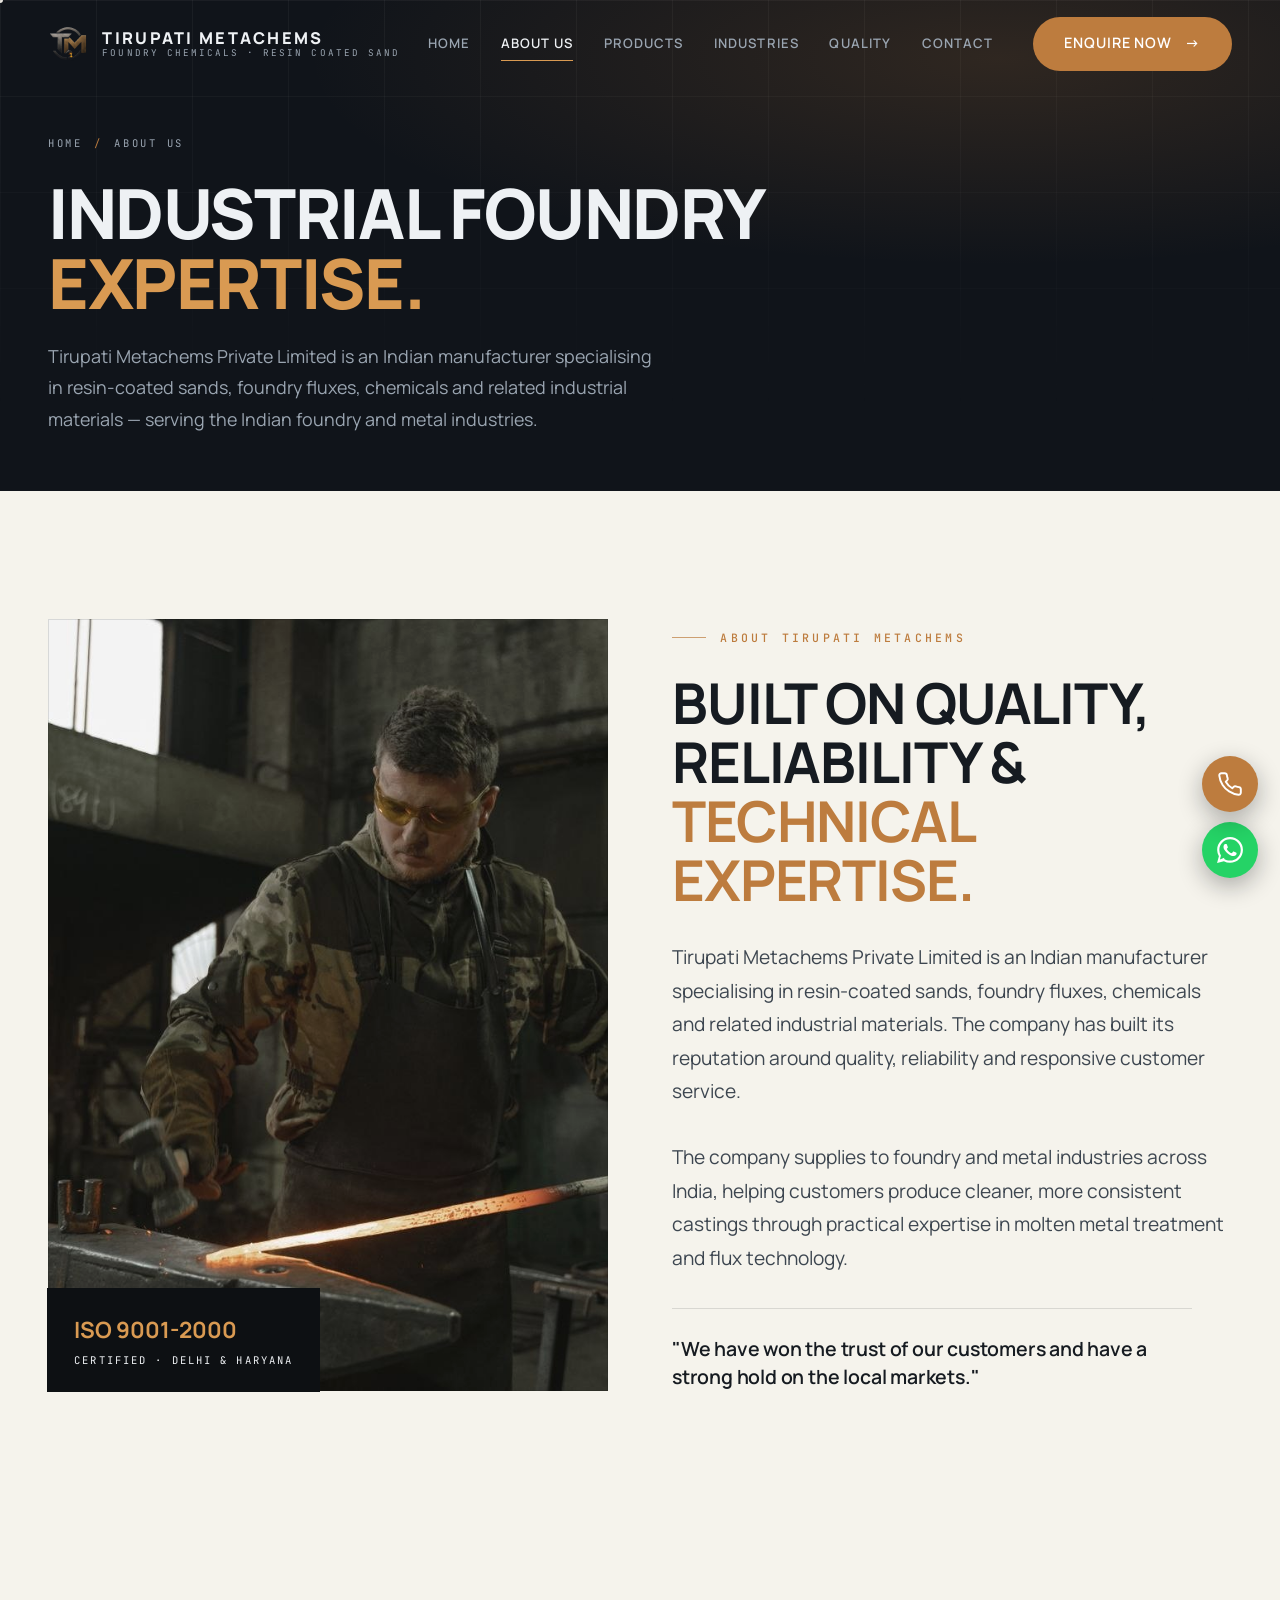
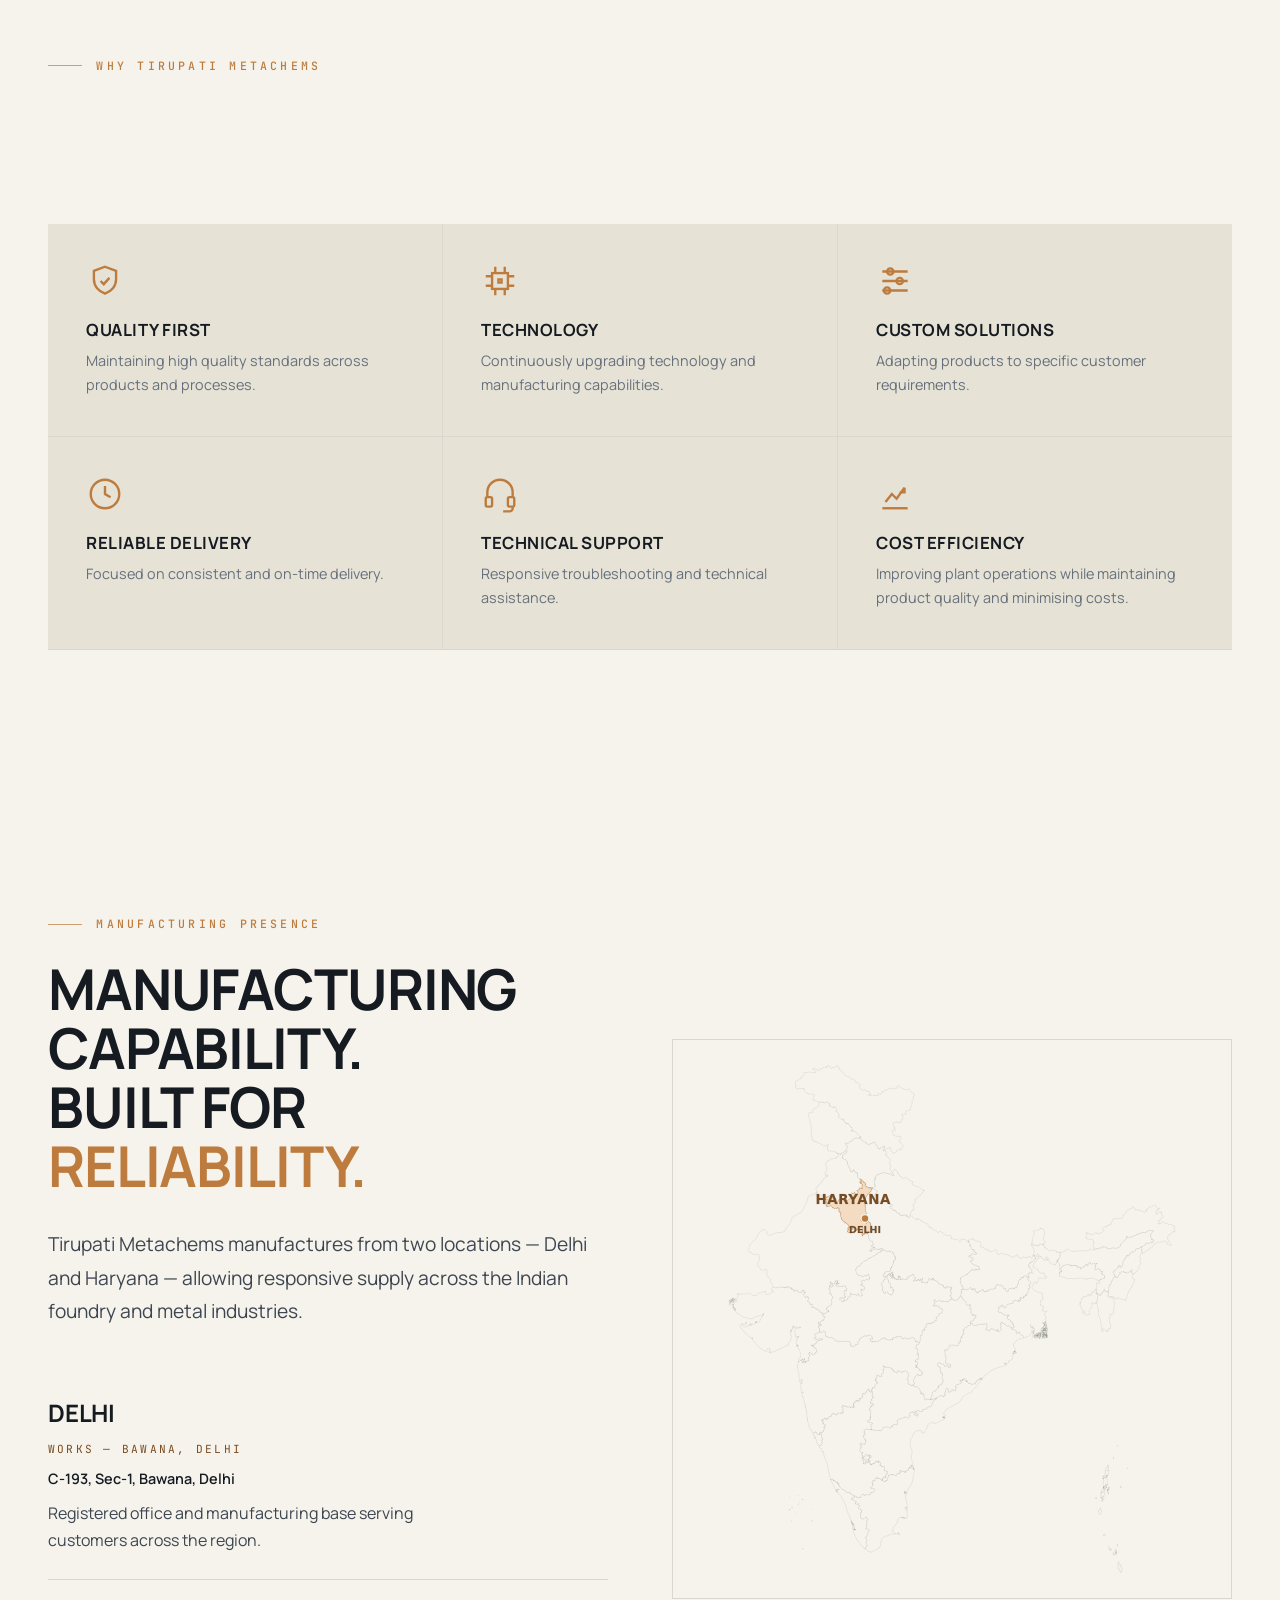
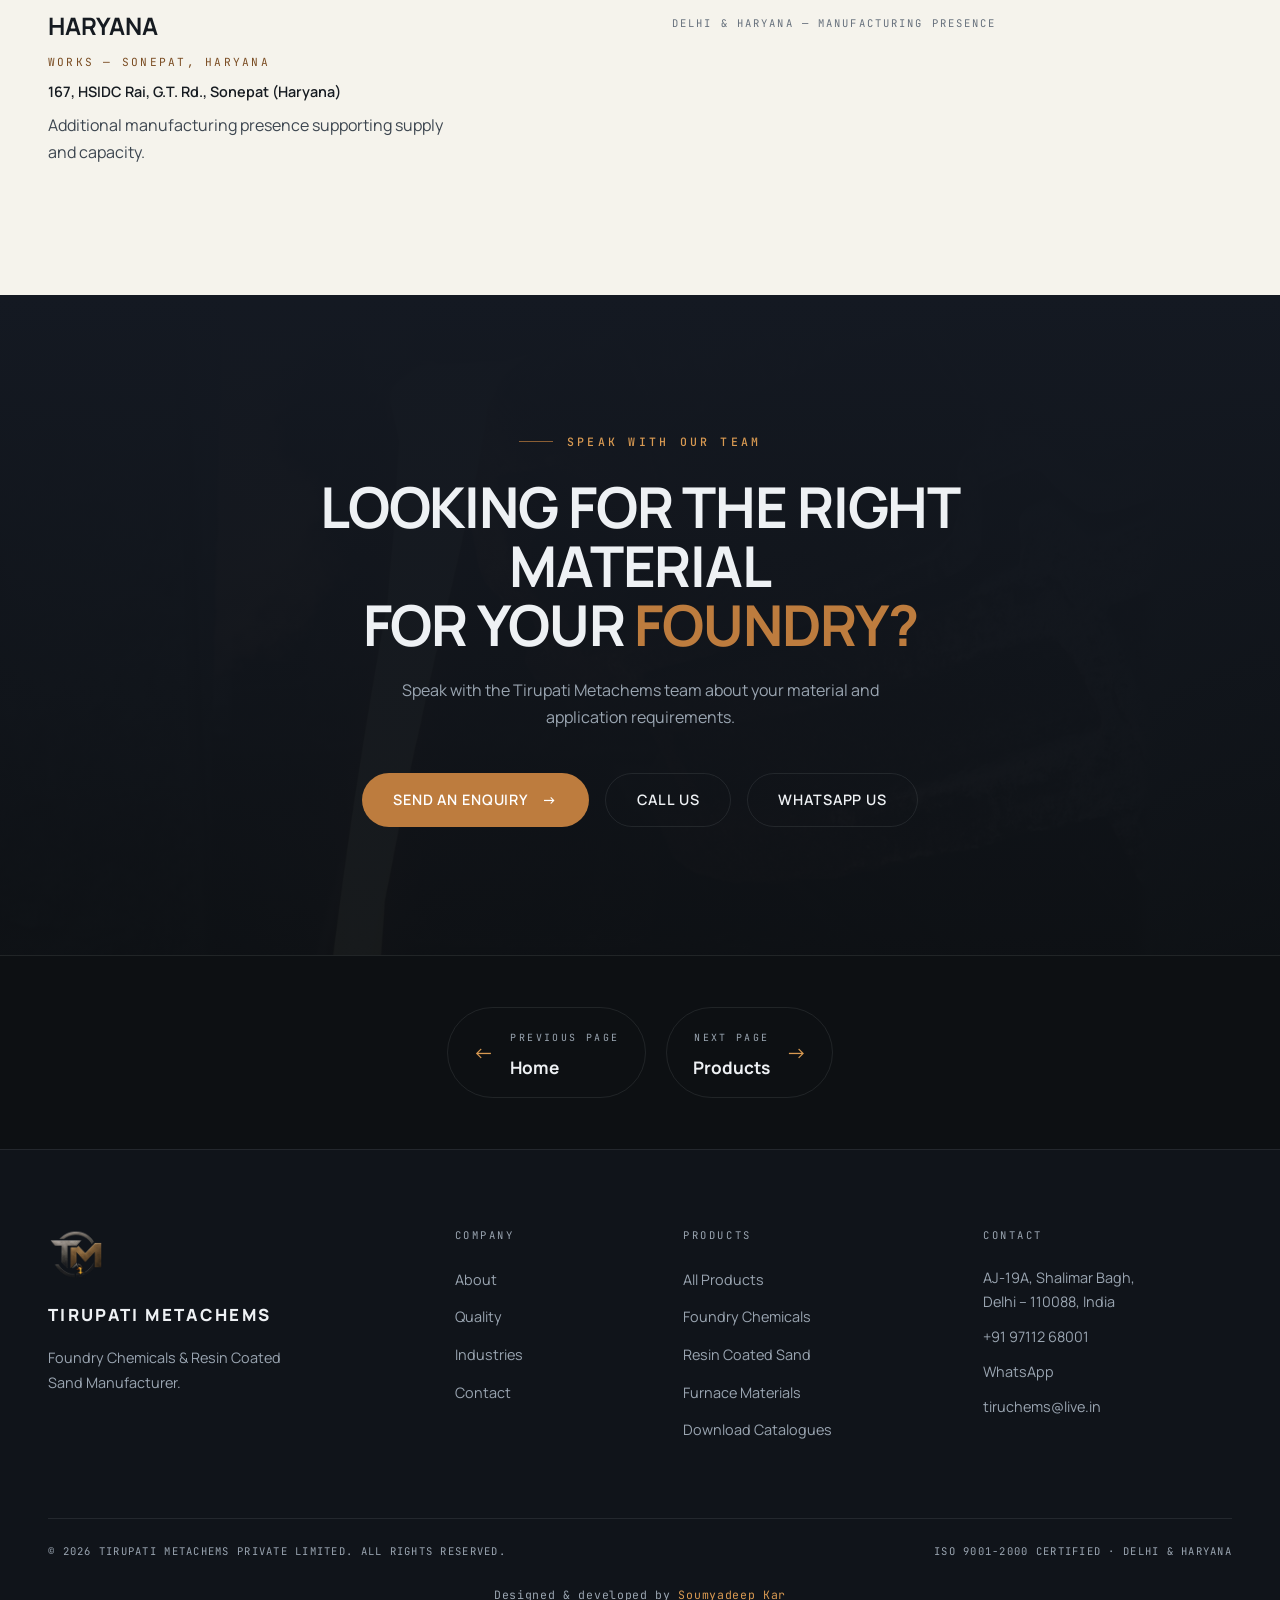
==== commit 3451164b: "new changes in code and changes of images" ====
--- a/about.html
+++ b/about.html
@@ -3,10 +3,10 @@
 <head>
   <meta charset="UTF-8" />
   <meta name="viewport" content="width=device-width, initial-scale=1.0" />
-  <title>About Us — Tirupati Metachems | Foundry Chemicals Since 1983</title>
+  <title>About Us — Tirupati Metachems | Foundry Chemicals &amp; Resin Coated Sand</title>
 
   <!-- SEO -->
-  <meta name="description" content="Learn about Tirupati Metachems Private Limited — an ISO 9001 certified Indian manufacturer of foundry chemicals, foundry fluxes and resin coated sand since 1983, manufacturing from Delhi and Haryana." />
+  <meta name="description" content="Learn about Tirupati Metachems Private Limited — an ISO 9001-2000 certified Indian manufacturer of foundry chemicals, foundry fluxes and resin coated sand, manufacturing from Delhi and Haryana." />
   <meta name="keywords" content="Tirupati Metachems, foundry chemicals manufacturer, about Tirupati Metachems, foundry fluxes Delhi, resin coated sand manufacturer India" />
   <meta name="robots" content="index, follow" />
   <link rel="canonical" href="https://www.tirupatimetachems.in/about.html" />
@@ -14,16 +14,17 @@
   <!-- Open Graph -->
   <meta property="og:type" content="website" />
   <meta property="og:title" content="About Us — Tirupati Metachems" />
-  <meta property="og:description" content="ISO 9001 certified manufacturer of foundry chemicals, fluxes and resin-coated sands. Four decades of industrial expertise from Delhi and Haryana." />
+  <meta property="og:description" content="ISO 9001-2000 certified manufacturer of foundry chemicals, fluxes and resin-coated sands, manufacturing from Delhi and Haryana." />
   <meta property="og:url" content="https://www.tirupatimetachems.in/about.html" />
   <meta property="og:image" content="https://www.tirupatimetachems.in/assets/img/about-forge.jpg" />
   <meta property="og:site_name" content="Tirupatimetachems" />
   <meta name="twitter:card" content="summary_large_image" />
   <meta name="twitter:title" content="About Us — Tirupati Metachems" />
-  <meta name="twitter:description" content="ISO 9001 certified manufacturer of foundry chemicals, fluxes and resin-coated sands since 1983." />
+  <meta name="twitter:description" content="ISO 9001-2000 certified manufacturer of foundry chemicals, fluxes and resin-coated sands." />
   <meta name="twitter:image" content="https://www.tirupatimetachems.in/assets/img/about-forge.jpg" />
 
-  <link rel="icon" href="assets/img/favicon.svg" type="image/svg+xml" />
+  <link rel="icon" type="image/png" sizes="256x256" href="assets/img/favicon.png" />
+  <link rel="apple-touch-icon" href="assets/img/apple-touch-icon.png" />
   <link rel="preconnect" href="https://fonts.googleapis.com" />
   <link rel="preconnect" href="https://fonts.gstatic.com" crossorigin />
   <link href="https://fonts.googleapis.com/css2?family=Manrope:wght@400;500;600;700;800&family=JetBrains+Mono:wght@400;500;600&display=swap" rel="stylesheet" />
@@ -36,14 +37,10 @@
   <header class="nav">
     <div class="container nav__inner">
       <a href="index.html" class="nav__brand" aria-label="Tirupati Metachems — home">
-        <svg class="nav__mark" viewBox="0 0 40 40" fill="none" aria-hidden="true">
-          <path d="M20 3.5 34 10.5V29L20 36 6 29V10.5L20 3.5Z" stroke="currentColor" stroke-width="1.6"/>
-          <path d="M20 10.5V27M20 10.5 13.5 18.5M20 14l6.5 8" stroke="currentColor" stroke-width="1.6" stroke-linecap="round"/>
-          <circle cx="20" cy="31" r="1.5" fill="currentColor"/>
-        </svg>
+        <img class="nav__mark" src="assets/img/logo.png" alt="" width="40" height="40" />
         <span class="nav__brand-text">
           <span class="nav__brand-name">Tirupati Metachems</span>
-          <span class="nav__brand-sub">Foundry Chemicals · Since 1983</span>
+          <span class="nav__brand-sub">Foundry Chemicals · Resin Coated Sand</span>
         </span>
       </a>
 
@@ -85,10 +82,10 @@
       <div class="page-hero__glow"></div>
       <div class="container page-hero__content">
         <span class="page-hero__crumb"><a href="index.html">Home</a> <span class="sep">/</span> About Us</span>
-        <h1 class="page-hero__title">Four Decades of<br />Industrial <span class="accent">Expertise.</span></h1>
+        <h1 class="page-hero__title">Industrial Foundry<br /><span class="accent">Expertise.</span></h1>
         <p class="page-hero__sub">
           Tirupati Metachems Private Limited is an Indian manufacturer specialising in resin-coated sands, foundry fluxes,
-          chemicals and related industrial materials — serving the Indian foundry and metal industries since 1983.
+          chemicals and related industrial materials — serving the Indian foundry and metal industries.
         </p>
       </div>
     </section>
@@ -97,11 +94,11 @@
     <section class="section section--paper about" id="about">
       <div class="container grid-2">
         <div class="about__media reveal">
-          <img src="assets/img/about-forge.jpg" alt="Inside a metal forging workshop with traditional blacksmithing tools" loading="lazy" />
+          <img src="assets/img/about-forge.jpg" alt="Blacksmith forging hot metal on an anvil in a forge" loading="lazy" />
           <span class="about__media-frame" aria-hidden="true"></span>
           <div class="about__media-badge">
-            <strong>Est. 1983</strong>
-            Foundry Chemicals · Delhi
+            <strong>ISO 9001-2000</strong>
+            Certified · Delhi &amp; Haryana
           </div>
         </div>
 
@@ -110,53 +107,14 @@
           <h2 class="h2 reveal">Built on Quality,<br />Reliability &amp; <span class="accent">Technical Expertise.</span></h2>
           <p class="lead mt-2 reveal">
             Tirupati Metachems Private Limited is an Indian manufacturer specialising in resin-coated sands, foundry fluxes,
-            chemicals and related industrial materials. Since 1983, the company has built its reputation around quality,
-            reliability, technical expertise and responsive customer service.
+            chemicals and related industrial materials. The company has built its reputation around quality, reliability and
+            responsive customer service.
           </p>
           <p class="lead mt-2 reveal">
             The company supplies to foundry and metal industries across India, helping customers produce cleaner, more
             consistent castings through practical expertise in molten metal treatment and flux technology.
           </p>
-          <p class="about__quote reveal">"45+ Years of Trust, Technology <span>&amp;</span> Technical Expertise."</p>
-
-          <ol class="timeline">
-            <li class="timeline__item reveal">
-              <div class="timeline__year">1983</div>
-              <p class="timeline__text">Company founded, beginning supply to Indian foundry and metal industries.</p>
-            </li>
-            <li class="timeline__item reveal" style="--d:.1s">
-              <div class="timeline__year">2002</div>
-              <p class="timeline__text">Tirupati Metachems Private Limited incorporated on 15 January 2002.</p>
-            </li>
-            <li class="timeline__item reveal" style="--d:.2s">
-              <div class="timeline__year">Today</div>
-              <p class="timeline__text">Serving industrial and foundry requirements with advanced materials and technical expertise.</p>
-            </li>
-          </ol>
-        </div>
-      </div>
-    </section>
-
-    <!-- ======================= TRUST / STATS ======================= -->
-    <section class="stats" aria-label="Company statistics">
-      <div class="container">
-        <div class="stats__grid">
-          <div class="stats__item reveal">
-            <div class="stats__num"><span data-count="45">0</span><span class="suffix">+</span></div>
-            <div class="stats__label">Years of Experience</div>
-          </div>
-          <div class="stats__item reveal" style="--d:.08s">
-            <div class="stats__num">ISO <span class="suffix">9001</span></div>
-            <div class="stats__label">Certified Quality</div>
-          </div>
-          <div class="stats__item reveal" style="--d:.16s">
-            <div class="stats__num"><span data-count="1983">0</span></div>
-            <div class="stats__label">Established</div>
-          </div>
-          <div class="stats__item reveal" style="--d:.24s">
-            <div class="stats__num">Delhi <span class="suffix">&amp; Haryana</span></div>
-            <div class="stats__label">Manufacturing Presence</div>
-          </div>
+          <p class="about__quote reveal">"We have won the trust of our customers and have a strong hold on the local markets."</p>
         </div>
       </div>
     </section>
@@ -228,12 +186,14 @@
           <div class="manufacturing__plants mt-4">
             <div class="plant reveal">
               <div class="plant__name">Delhi</div>
-              <div class="plant__role">Manufacturing &amp; Operations</div>
+              <div class="plant__role">Works — Bawana, Delhi</div>
+              <p class="plant__addr">C-193, Sec-1, Bawana, Delhi</p>
               <p class="plant__desc">Registered office and manufacturing base serving customers across the region.</p>
             </div>
             <div class="plant reveal" style="--d:.1s">
               <div class="plant__name">Haryana</div>
-              <div class="plant__role">Manufacturing Presence</div>
+              <div class="plant__role">Works — Sonepat, Haryana</div>
+              <p class="plant__addr">167, HSIDC Rai, G.T. Rd., Sonepat (Haryana)</p>
               <p class="plant__desc">Additional manufacturing presence supporting supply and capacity.</p>
             </div>
           </div>
@@ -243,14 +203,6 @@
           <img src="assets/img/india-map.svg" alt="Map of India highlighting Delhi and Haryana manufacturing locations" loading="lazy" />
           <p class="manufacturing__map-note">Delhi &amp; Haryana — manufacturing presence</p>
         </div>
-      </div>
-    </section>
-
-    <!-- ======================= VALUES MARQUEE ======================= -->
-    <section class="values" aria-label="Company values">
-      <div class="values__track">
-        <div class="values__word">Quality <em>/</em> Reliability <em>/</em> Technology <em>/</em> Customer Focus <em>/</em> Innovation <em>/</em> Service <em>/</em></div>
-        <div class="values__word" aria-hidden="true">Quality <em>/</em> Reliability <em>/</em> Technology <em>/</em> Customer Focus <em>/</em> Innovation <em>/</em> Service <em>/</em></div>
       </div>
     </section>
 
@@ -291,8 +243,9 @@
     <div class="container">
       <div class="footer__grid">
         <div>
+          <img class="footer__logo" src="assets/img/logo.png" alt="Tirupati Metachems logo" width="56" height="56" loading="lazy" />
           <div class="footer__brand-name">Tirupati Metachems</div>
-          <p class="footer__brand-tag">Foundry Chemicals &amp; Resin Coated Sand Manufacturer Since 1983.</p>
+          <p class="footer__brand-tag">Foundry Chemicals &amp; Resin Coated Sand Manufacturer.</p>
         </div>
         <div>
           <div class="footer__h">Company</div>
@@ -309,8 +262,8 @@
             <li><a href="products.html">All Products</a></li>
             <li><a href="products.html" class="js-open-catalog" data-cat="chemicals">Foundry Chemicals</a></li>
             <li><a href="products.html" class="js-open-catalog" data-cat="rcs">Resin Coated Sand</a></li>
-            <li><a href="products.html" class="js-open-catalog" data-cat="abrasives">Abrasives</a></li>
             <li><a href="products.html" class="js-open-catalog" data-cat="furnace">Furnace Materials</a></li>
+            <li><a href="products.html#rcs-cat">Download Catalogues</a></li>
           </ul>
         </div>
         <div>
@@ -319,13 +272,15 @@
             <li>AJ-19A, Shalimar Bagh,<br />Delhi – 110088, India</li>
             <li><a href="tel:+919711268001">+91 97112 68001</a></li>
             <li><a href="https://wa.me/919711268001?text=Enquiry%20for%20Tirupati%20Metachems%20materials" target="_blank" rel="noopener">WhatsApp</a></li>
+            <li><a href="mailto:tiruchems@live.in">tiruchems@live.in</a></li>
           </ul>
         </div>
       </div>
       <div class="footer__bottom">
         <span>&copy; <span id="year">2026</span> Tirupati Metachems Private Limited. All Rights Reserved.</span>
-        <span>Established 1983 · Delhi &amp; Haryana</span>
-      </div>
+        <span>ISO 9001-2000 Certified · Delhi &amp; Haryana</span>
+      </div>
+      <div class="footer__credit">Designed &amp; developed by <a href="https://soumya-three.vercel.app/" target="_blank" rel="noopener">Soumyadeep Kar</a></div>
     </div>
   </footer>
 
--- a/main.css
+++ b/main.css
@@ -51,6 +51,10 @@
 
 html:focus-within { scroll-behavior: smooth; }
 
+html {
+  overflow-x: clip;
+}
+
 body {
   font-family: var(--font-sans);
   font-size: 1rem;
@@ -59,13 +63,13 @@
   background: var(--ink);
   -webkit-font-smoothing: antialiased;
   text-rendering: optimizeLegibility;
-  overflow-x: hidden;
+  overflow-x: clip;
 }
 
 body.is-dark { background: var(--ink); }
 body.is-light { background: var(--paper); }
 
-img, picture, svg, video { display: block; max-width: 100%; height: auto; }
+img, picture, svg, video, iframe, canvas { display: block; max-width: 100%; height: auto; }
 input, button, textarea, select { font: inherit; color: inherit; }
 button { background: none; border: 0; cursor: pointer; }
 a { color: inherit; text-decoration: none; }
@@ -231,7 +235,6 @@
 .nav__mark {
   width: 40px;
   height: 40px;
-  color: var(--copper-bright);
   flex: none;
 }
 .nav__brand-text { display: flex; flex-direction: column; line-height: 1.15; }
@@ -363,8 +366,18 @@
 .mobile-menu a:hover { color: var(--copper-bright); }
 .mobile-menu a.is-page-active { color: var(--copper-bright); }
 .mobile-menu .mobile-menu__cta {
+  display: inline-flex;
+  align-items: center;
+  justify-content: center;
+  width: 100%;
   margin-top: 2rem;
+  padding: 0 1.9rem;
+  font-size: 0.9rem;
+  font-weight: 600;
+  letter-spacing: 0.06em;
+  text-transform: uppercase;
   border: 0;
+  border-bottom: 0;
 }
 .mobile-menu__meta {
   margin-top: 2rem;
@@ -642,7 +655,10 @@
 }
 .hub__more p { color: var(--text-dark-mut); font-size: 1.05rem; }
 @media (max-width: 640px) {
-  .hub__grid { grid-template-columns: 1fr; }
+  .hub__grid { grid-template-columns: 1fr; gap: 0.55rem; margin-top: 1.4rem; }
+  .hub__card { padding: 0.9rem 0.85rem; }
+  .hub__card-title { margin-top: 0.6rem; font-size: 0.88rem; }
+  .hub__card-desc { margin-top: 0.35rem; font-size: 0.75rem; line-height: 1.45; }
 }
 
 /* 8. ABOUT ----------------------------------------------------------------- */
@@ -742,6 +758,17 @@
   gap: 2rem;
   margin-bottom: clamp(2.5rem, 5vw, 4rem);
 }
+.products__header .btn--accent { background: var(--copper); }
+.products__header .btn--dark {
+  background: var(--paper);
+  color: var(--text-dark);
+  border-color: rgba(189, 124, 62, 0.55);
+}
+.products__header .btn--dark:hover {
+  background: var(--paper-3);
+  border-color: var(--copper);
+  color: var(--copper-ink);
+}
 
 .prod-grid {
   display: grid;
@@ -814,12 +841,13 @@
 }
 .tag {
   font-family: var(--font-mono);
-  font-size: 0.62rem;
-  letter-spacing: 0.12em;
-  text-transform: uppercase;
-  color: var(--text-light-mut);
-  border: 1px solid var(--line-dark);
-  padding: 0.32rem 0.65rem;
+  font-size: 0.8rem;
+  letter-spacing: 0.1em;
+  text-transform: uppercase;
+  color: var(--text-light);
+  background: rgba(238, 241, 244, 0.05);
+  border: 1px solid rgba(238, 241, 244, 0.3);
+  padding: 0.45rem 0.85rem;
 }
 .prod-card__explore {
   display: inline-flex;
@@ -1332,6 +1360,12 @@
   grid-template-columns: 2fr 1fr 1.4fr 1.4fr;
   gap: clamp(2rem, 4vw, 4rem);
   padding-bottom: clamp(2.5rem, 5vw, 4rem);
+}
+.footer__logo {
+  display: block;
+  width: 56px;
+  height: 56px;
+  margin-bottom: 1.1rem;
 }
 .footer__brand-name { font-size: 1.05rem; font-weight: 800; letter-spacing: 0.14em; text-transform: uppercase; }
 .footer__brand-tag {
@@ -1530,6 +1564,58 @@
 .expertise-callout { background: var(--paper-2); border-color: var(--line-light); }
 .tech-item { background: var(--paper-2); }
 
+/* 22c. DOC-SOURCE SPECS, CLIENTS & PLANT ADDRESSES ------------------------------ */
+.h3 { font-size: clamp(1.3rem, 2.4vw, 1.7rem); font-weight: 700; text-transform: uppercase; letter-spacing: -0.01em; }
+
+.table-wrap { overflow-x: auto; margin-top: clamp(2.5rem, 5vw, 4rem); border: 1px solid var(--line-light); background: var(--paper-2); }
+.spec-table { width: 100%; border-collapse: collapse; font-family: var(--font-mono); font-size: 0.82rem; }
+.spec-table th, .spec-table td { padding: 0.85rem 1.1rem; text-align: left; border-bottom: 1px solid var(--line-light); white-space: nowrap; }
+.spec-table th { color: var(--copper); font-weight: 600; text-transform: uppercase; letter-spacing: 0.06em; font-size: 0.68rem; }
+.spec-table td { color: var(--text-dark-mid); }
+.spec-table tbody tr:hover td { background: var(--paper-3); }
+@media (max-width: 640px) { .spec-table th, .spec-table td { padding: 0.6rem 0.7rem; font-size: 0.72rem; } }
+
+.rcs-specs__cols { margin-top: clamp(2.5rem, 5vw, 4rem); gap: clamp(2rem, 5vw, 5rem); }
+
+.check-list { list-style: none; margin-top: 1.4rem; display: grid; gap: 0.7rem; }
+.check-list li { position: relative; padding-left: 1.9rem; color: var(--text-dark-mid); line-height: 1.7; }
+.check-list li::before { content: ""; position: absolute; left: 0; top: 0.42em; width: 0.62em; height: 0.62em; border: 1.5px solid var(--copper); transform: rotate(45deg); }
+
+.plant__addr { margin-top: 0.5rem; font-size: 0.9rem; font-weight: 600; color: var(--text-dark); }
+
+.clients__grid { display: grid; grid-template-columns: repeat(3, 1fr); gap: 1px; background: var(--line-light); margin-top: clamp(2.5rem, 5vw, 4rem); }
+.clients__item { background: var(--paper); padding: 1.3rem 1.5rem; font-size: 0.95rem; font-weight: 600; color: var(--text-dark); line-height: 1.4; display: flex; flex-direction: column; gap: 0.25rem; }
+.clients__item span { font-weight: 500; color: var(--text-dark-mut); font-size: 0.8rem; font-family: var(--font-mono); text-transform: uppercase; letter-spacing: 0.06em; }
+.clients__grid--logo { grid-template-columns: repeat(4, 1fr); }
+.clients__item--logo { align-items: center; justify-content: center; gap: 1.1rem; padding: clamp(2rem, 4vw, 3rem) 1.4rem; }
+.clients__logo { display: flex; align-items: center; justify-content: center; width: 100%; min-height: 4.5rem; }
+.clients__logo img { max-width: 100%; max-height: 4.5rem; width: auto; height: auto; object-fit: contain; filter: grayscale(0); opacity: 1; transition: filter 0.45s var(--ease), opacity 0.45s var(--ease); }
+.clients__item--logo:hover .clients__logo img { filter: grayscale(0); opacity: 1; }
+@media (max-width: 900px) { .clients__grid { grid-template-columns: repeat(2, 1fr); } }
+@media (max-width: 560px) { .clients__grid { grid-template-columns: 1fr; } }
+.clients__more { margin-top: clamp(1.6rem, 3vw, 2.4rem); text-align: center; font-family: var(--font-sans); font-size: clamp(1rem, 2vw, 1.15rem); font-weight: 600; letter-spacing: 0.06em; text-transform: none; color: var(--text-dark); }
+
+.cat-grid { display: grid; grid-template-columns: repeat(3, 1fr); gap: 1.4rem; }
+.cat-card { background: var(--paper-2); border: 1px solid var(--line-light); padding: clamp(1.6rem, 3vw, 2.2rem); display: flex; flex-direction: column; align-items: flex-start; transition: border-color 0.3s var(--ease), transform 0.3s var(--ease); }
+.cat-card:hover { border-color: rgba(189, 124, 62, 0.55); transform: translateY(-3px); }
+.cat-card__head { display: flex; justify-content: space-between; width: 100%; gap: 1rem; font-family: var(--font-mono); font-size: 0.68rem; letter-spacing: 0.08em; text-transform: uppercase; color: var(--text-dark-mut); }
+.cat-card__type { color: var(--copper); font-weight: 600; }
+.cat-card__title { margin-top: 1.2rem; font-size: clamp(1.25rem, 2.2vw, 1.6rem); font-weight: 700; text-transform: uppercase; letter-spacing: -0.01em; line-height: 1.25; }
+.cat-card__desc { margin-top: 0.8rem; color: var(--text-dark-mid); font-size: 0.92rem; line-height: 1.7; flex: 1; }
+.cat-card .btn { margin-top: 1.6rem; }
+@media (max-width: 900px) { .cat-grid { grid-template-columns: 1fr; } }
+
+.footer__credit {
+  padding: 0 0 1.6rem;
+  text-align: center;
+  font-family: var(--font-mono);
+  font-size: 0.72rem;
+  letter-spacing: 0.06em;
+  color: var(--text-light-mut);
+}
+.footer__credit a { color: var(--copper-bright); }
+.footer__credit a:hover { text-decoration: underline; }
+
 @media (prefers-reduced-motion: reduce) {
   *, *::before, *::after {
     animation-duration: 0.001s !important;
